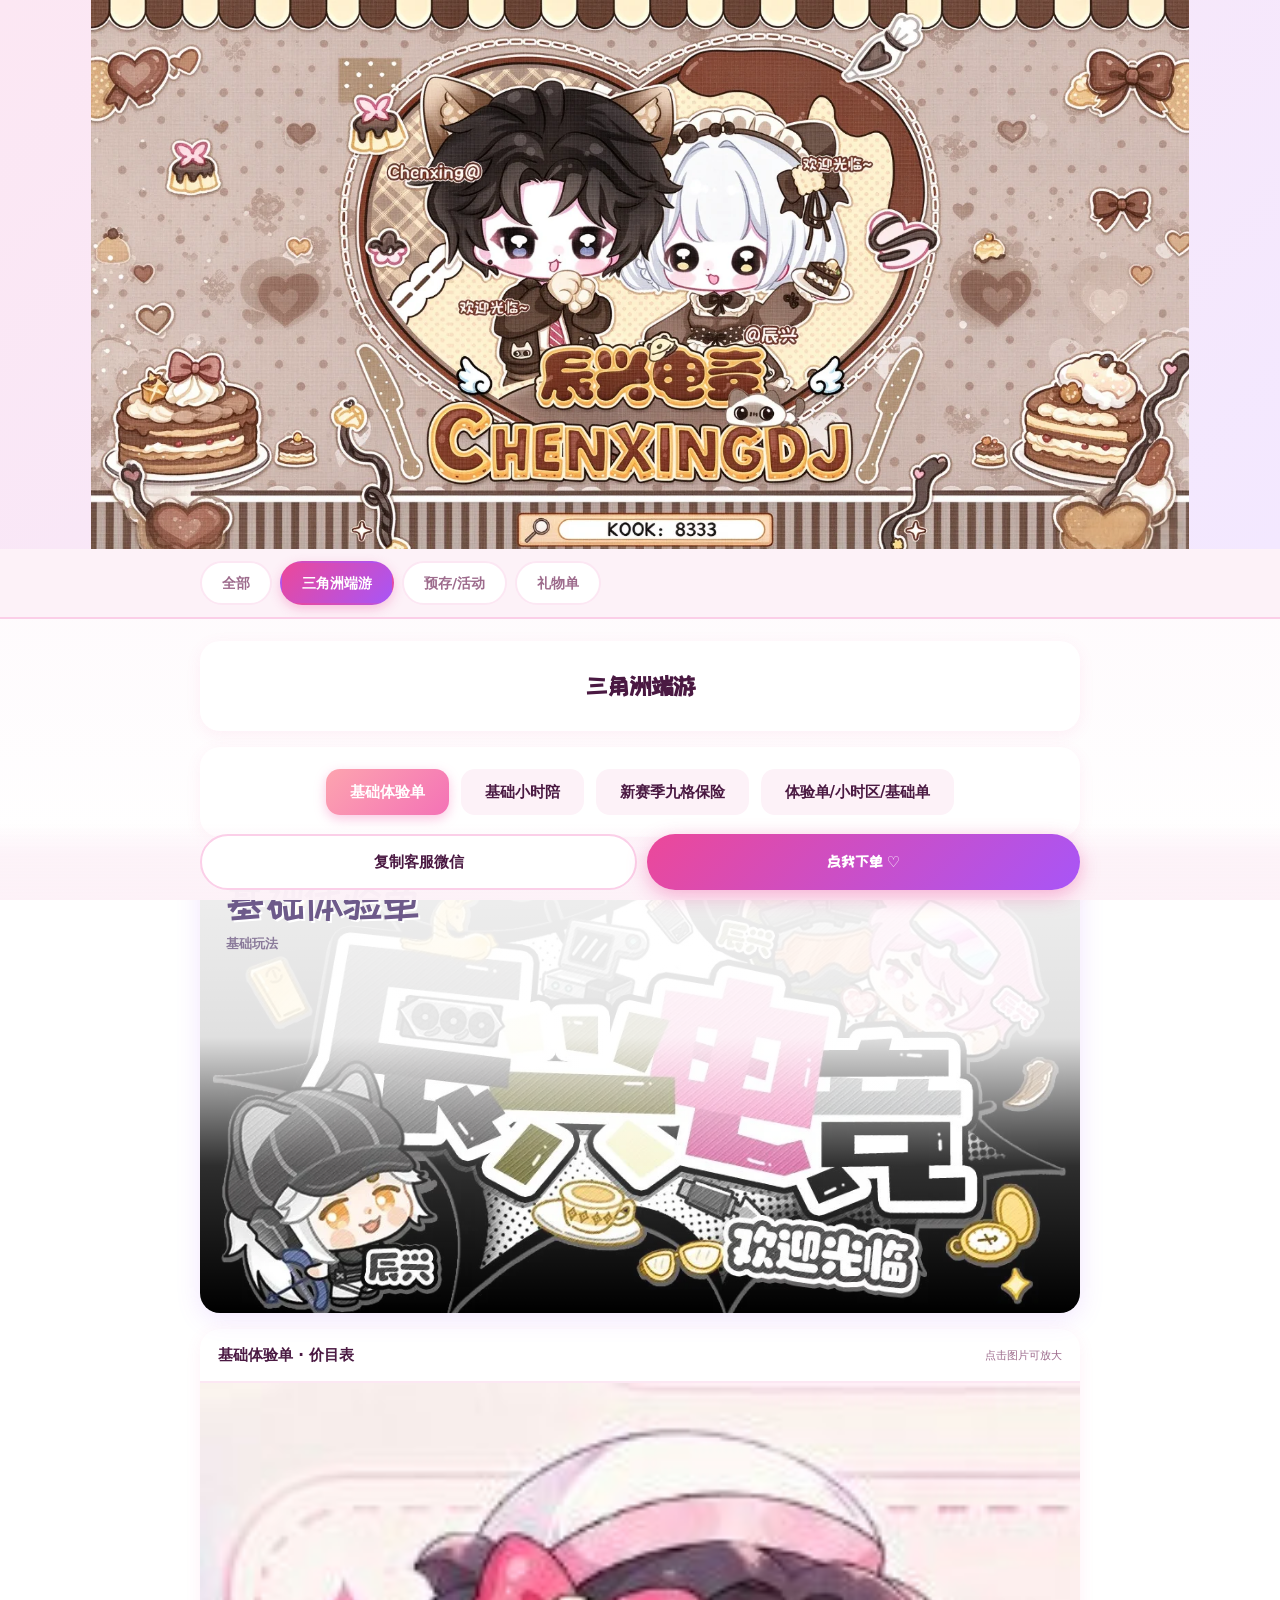
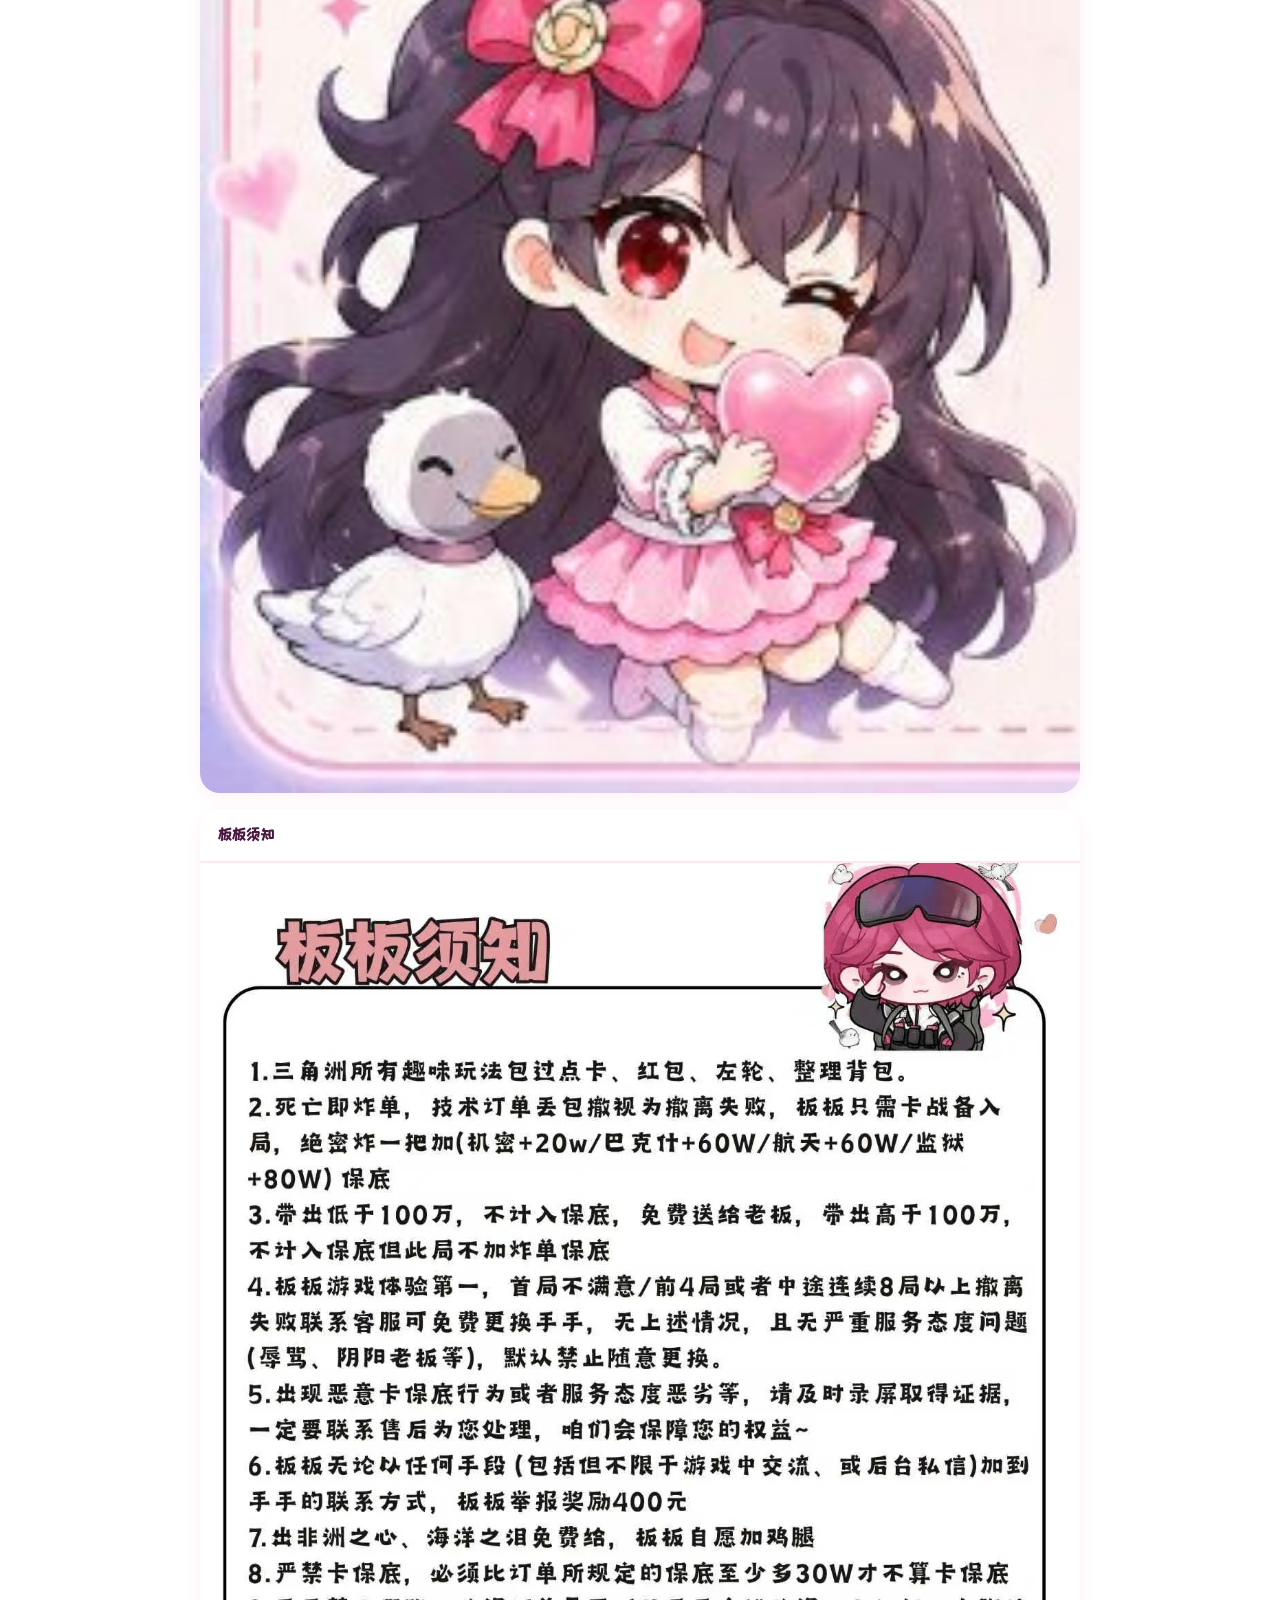
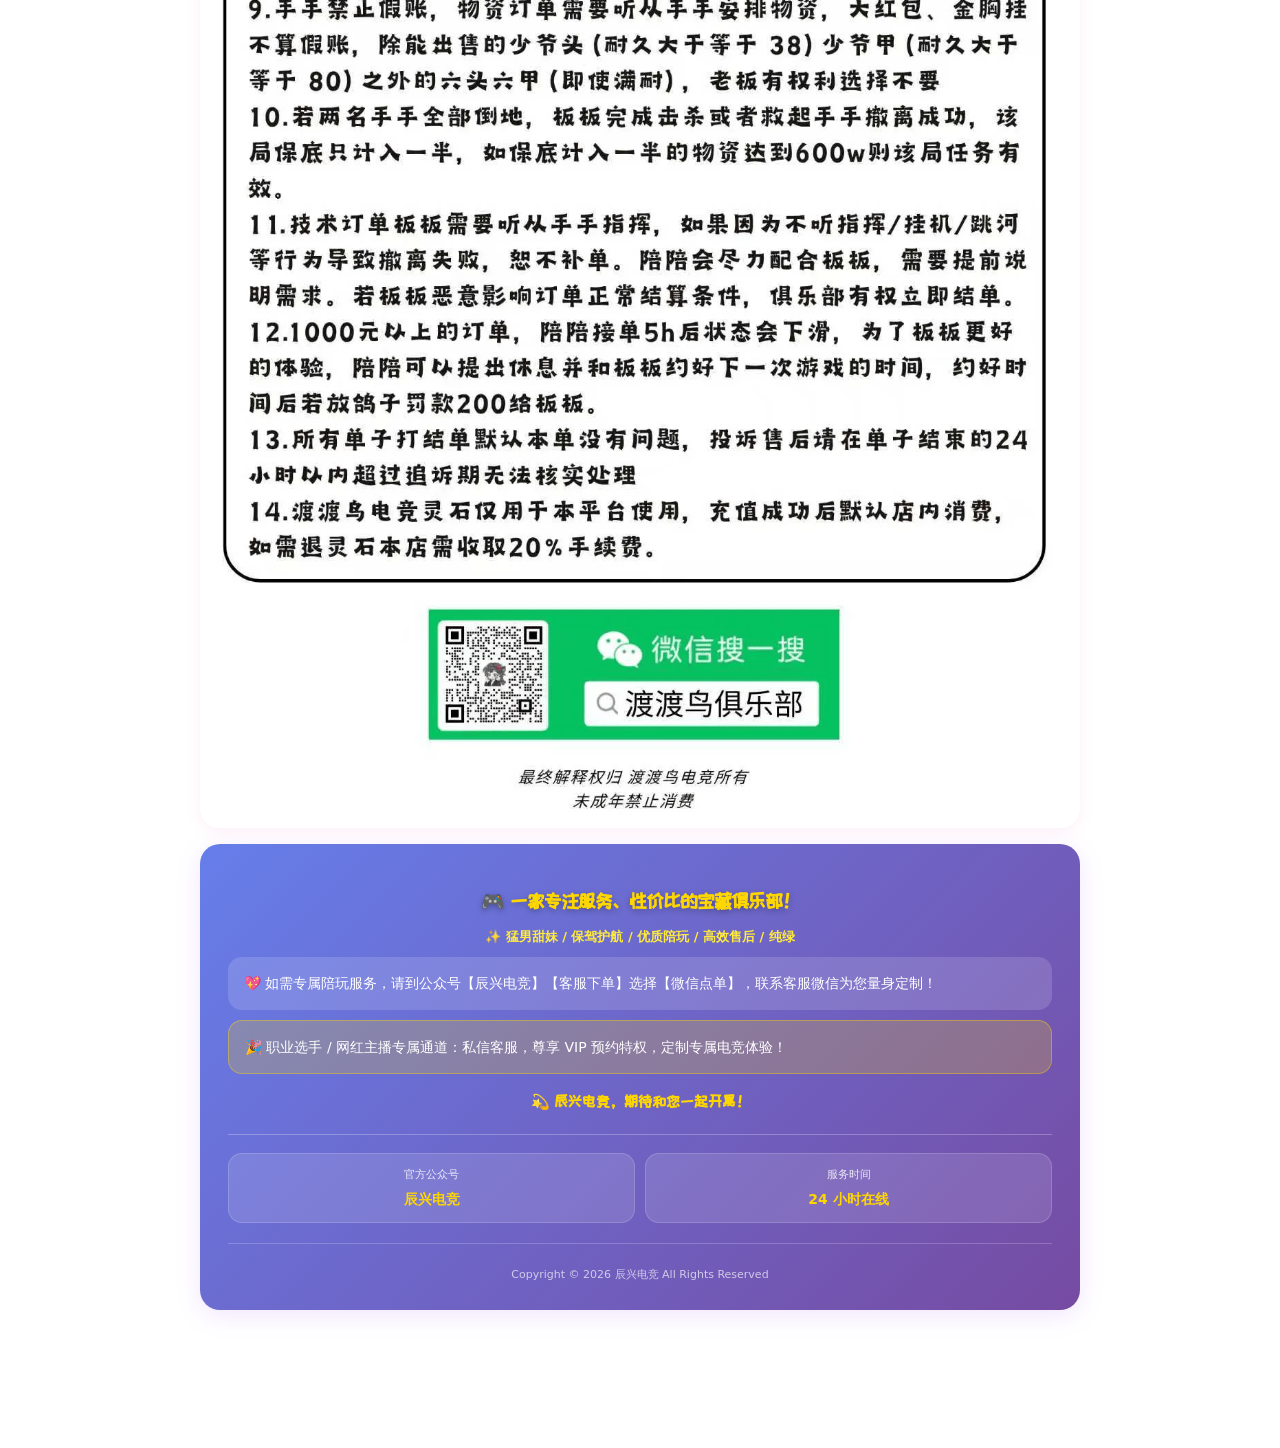
==== index.html @ 35e475b2 "品牌：标题/图标/分享卡片改成辰兴自己的；字体自托管去掉外部依赖" ====
<!DOCTYPE html>
<html lang="zh-CN">
<head>
  <meta charset="UTF-8" />
  <meta name="viewport" content="width=device-width, initial-scale=1.0, viewport-fit=cover" />
  <!--
    标题 / 描述 / 图标分两处：
      · 这里写死的这一份是给「不执行 JS 的爬虫」看的 —— 微信 / QQ / 搜索引擎
        都靠它生成分享卡片和搜索结果，所以必须写死在 HTML 里。
      · assets/js/config.js -> SITE_CONFIG 会在页面打开后再覆盖一遍（后台可改）。
  -->
  <title>辰兴电竞 · 价格表</title>
  <meta name="description" content="辰兴电竞价格表 - 专业游戏陪玩服务平台" />
  <meta name="keywords" content="辰兴电竞,游戏陪玩,价格表,三角洲,代练,陪玩" />

  <!-- 分享到微信 / QQ 时的卡片（缩略图必须是 JPG，微信对 WebP 支持不可靠） -->
  <meta property="og:type" content="website" />
  <meta property="og:site_name" content="辰兴电竞" />
  <meta property="og:title" content="辰兴电竞 · 价格表" />
  <meta property="og:description" content="辰兴电竞价格表 - 专业游戏陪玩服务平台" />
  <meta property="og:image" content="https://www.chenxingg.cn/assets/images/share-cover.jpg" />
  <meta property="og:image:width" content="800" />
  <meta property="og:image:height" content="800" />
  <meta property="og:url" content="https://www.chenxingg.cn/" />
  <meta name="twitter:card" content="summary_large_image" />

  <!-- 网页图标（原来那个 favicon.ico 是渡渡鸟的鸟，已换） -->
  <link rel="icon" type="image/png" sizes="32x32" href="assets/images/favicon-32.png" />
  <link rel="apple-touch-icon" sizes="180x180" href="assets/images/favicon-180.png" />

  <!-- 字体：自己托管。原来引外部 CDN 是渲染阻塞的，且会连带下载 4.6 MB 的中文字体 -->
  <link rel="stylesheet" href="assets/css/fonts.css" />

  <!-- 样式：base.css 设计变量与通用样式，layout.css 各区块版式 -->
  <link rel="stylesheet" href="assets/css/base.css" />
  <link rel="stylesheet" href="assets/css/layout.css" />
</head>
<body>

  <!--
    ==========================================================================
     页面结构（自上而下）：
       1.  .hero          顶部主视觉轮播 ---------- config.js -> HERO_CONFIG
       2.  .tabs          吸顶分类导航 ------------ data.js + NAV_CONFIG
       3.  .wrap          内容区
             #content    分类视图 / 全部视图（由 main.js 渲染）
             #siteparts  底部横幅 + 页脚（只渲染一次）
       4.  .cta           固定在底部的两个按钮 ---- CTA_CONFIG
       5.  .mask/.sheet   下单弹层 --------------- SHEET_CONFIG
       6.  .lightbox      图片放大预览
       7.  .toast         轻提示
     ==========================================================================
  -->

  <!-- 1. 顶部主视觉轮播 -->
  <div class="hero" id="hero">
    <div class="hero-track" id="heroTrack"></div>
    <button class="hero-arrow prev" id="heroPrev" type="button" aria-label="上一张">‹</button>
    <button class="hero-arrow next" id="heroNext" type="button" aria-label="下一张">›</button>
    <div class="hero-dots" id="heroDots"></div>
  </div>

  <!-- 2. 吸顶分类导航 -->
  <nav class="tabs" aria-label="分类导航">
    <div class="tabs-inner no-scrollbar" id="tabs"></div>
  </nav>

  <!-- 3. 内容区 -->
  <main class="wrap">
    <div class="shell">
      <div id="content"></div>
      <div id="siteparts"></div>
    </div>
  </main>

  <!-- 4. 固定在底部的按钮栏 -->
  <div class="cta">
    <div class="cta-inner">
      <button class="copy" id="ctaCopy" type="button">复制客服微信</button>
      <button class="wx fun" id="ctaOrder" type="button">点我下单 ♡</button>
    </div>
  </div>

  <!-- 5. 下单弹层 -->
  <div class="mask" id="mask" role="dialog" aria-modal="true" aria-label="添加客服下单">
    <div class="sheet">
      <h3 class="fun" id="sheetTitle"></h3>
      <p class="sheet-desc" id="sheetDesc"></p>
      <div class="qr" id="sheetQr"></div>
      <div class="sheet-wx" id="sheetWx"></div>
      <button id="sheetCopy" type="button"></button>
      <button class="sec" id="sheetClose" type="button"></button>
    </div>
  </div>

  <!-- 6. 图片放大预览 -->
  <div class="lightbox" id="lightbox" style="display:none">
    <img id="lightboxImg" alt="" />
    <button class="lightbox-close" id="lightboxClose" type="button" aria-label="关闭">×</button>
  </div>

  <!-- 7. 轻提示 -->
  <div class="toast" id="toast" role="status" aria-live="polite"></div>

  <!--
    ==========================================================================
     脚本加载顺序（重要，不要调换）：
       1) data.js    内容数据（分类 / 条目 / 价格 / 规则）
       2) config.js  站点配置（标题 / 轮播 / 按钮 / 弹层 / 页脚）
       3) main.js    渲染与交互
     ==========================================================================
  -->
  <script src="assets/js/data.js"></script>
  <script src="assets/js/config.js"></script>
  <script src="assets/js/main.js"></script>
</body>
</html>
---- assets/css/fonts.css ----
/* ==========================================================================
 * 站点自己的字体 —— 不再依赖外部 CDN
 * ==========================================================================
 * 原来 index.html 里引的是 https://miaoda.feishu.cn/fonts/css2?... 那个文件：
 *   · 它是 <link rel="stylesheet">，会**阻塞渲染**
 *     （实测冷启动首字节到过 11.2 秒，正常 0.1~1 秒，波动很大）
 *   · 它引的 Noto Sans SC 有 4.6 MB，而 base.css 又把它放在正文字体第一位
 *     —— 等于访客可能在后台悄悄下载 4.6 MB
 *
 * 现在改成：
 *   · 手写体 ZCOOL KuaiLe 自己托管，只保留站点用得到的 699 个字符
 *     1479 KB → 62 KB（小 24 倍），且不再阻塞渲染
 *   · 正文不再指定 Noto Sans SC，直接用系统字体（苹方 / 微软雅黑），
 *     中文字形几乎一样，却省掉 4.6 MB
 *
 * 字体授权：ZCOOL KuaiLe = SIL Open Font License 1.1，允许自托管与再分发。
 * 内容里加了生僻字想重新子集化：node _verify/build-fonts.mjs
 * ======================================================================== */

@font-face {
  font-family: 'ZCOOL KuaiLe';
  font-style: normal;
  font-weight: 400;
  font-display: swap;   /* 字体没到之前先用系统字体显示，绝不出现空白 */
  src: url('../fonts/zcool-kuaile-subset.woff2') format('woff2');
}
---- assets/css/base.css ----
/**
 * ============================================================================
 *  base.css —— 基础层（设计变量 / 重置 / 字体 / 页面底色 / 通用原子样式）
 * ============================================================================
 *  版式框架来自参考网站（辰兴电竞价格表），配色在此基础上保留 dduniao 的视觉识别。
 *
 *  改配色：直接改下面 :root 里的变量，全站生效。
 *  改文案：不要改这里，请去 assets/js/config.js 与 assets/js/data.js。
 * ============================================================================
 */

/* ==========================================================================
   1. 设计变量
   ========================================================================== */
:root {
  /* ---- 版式骨架配色（参考网站原样） ---- */
  --bg: #fdf2f8;
  --card: #ffffff;
  --pink: #ec4899;
  --pink-l: #fbcfe8;
  --purple: #a855f7;
  --purple-l: #e9d5ff;
  --tx: #4a1942;          /* 主文字 */
  --tx2: #9d6b8c;         /* 次要文字 */
  --line: #fce7f3;        /* 描边 */

  /* ---- dduniao 视觉识别色（内容区沿用） ---- */
  --dd-pink: #ff9a9e;
  --dd-pink-soft: #fecfef;
  --dd-purple: #764ba2;
  --dd-gold: #ffd700;
  --gradient-dd-pink: linear-gradient(135deg, #ff9a9e 0%, #fecfef 100%);
  --gradient-brand: linear-gradient(135deg, #ec4899 0%, #a855f7 100%);
  --gradient-subtab: linear-gradient(135deg, #fda4af, #f472b6);

  /* ---- 圆角 / 阴影 ---- */
  --radius-lg: 20px;
  --radius-md: 14px;
  --radius-sm: 12px;
  --radius-pill: 999px;
  --shadow-card: 0 4px 16px rgba(236, 72, 153, .08);
  --shadow-poster: 0 6px 24px rgba(168, 85, 247, .15);
  --shadow-cta: 0 6px 20px rgba(236, 72, 153, .4);
  --shadow-soft: 0 2px 10px rgba(168, 85, 247, .10);

  /* ---- 版心宽度（由下方断点覆盖） ---- */
  --content-max: 100%;
  /* 底部固定按钮栏高度，用于给 body 留安全距离 */
  --cta-space: 104px;
}

/* ==========================================================================
   2. 重置
   ========================================================================== */
* {
  margin: 0;
  padding: 0;
  box-sizing: border-box;
  -webkit-tap-highlight-color: transparent;
}

html {
  scroll-behavior: smooth;
  /* 吸顶导航的高度补偿：锚点跳转时不被导航挡住 */
  scroll-padding-top: 70px;
}

body {
  /* 页面底色（可用 config.js 的 SITE_CONFIG.background 覆盖） */
  background: var(--page-bg, linear-gradient(180deg, #fce7f3 0%, #fdf2f8 30%, #f3e8ff 100%));
  background-attachment: fixed;
  color: var(--tx);
  /* 正文不再指定 "Noto Sans SC"：那个字体文件 4.6 MB，而苹方 / 微软雅黑
     这些系统字体本来就装在每个中文用户的设备上，字形几乎一样。
     去掉它等于白白省下最多 4.6 MB。 */
  font-family: "PingFang SC", "Hiragino Sans GB", "Microsoft YaHei", system-ui, -apple-system, sans-serif;
  line-height: 1.6;
  min-height: 100vh;
  /* 给固定在底部的两个按钮留出空间 */
  padding-bottom: var(--cta-space);
  overflow-x: hidden;
}

/* 手写风格字体：标题、按钮等活泼元素专用。
   字体已经自己托管（assets/fonts/zcool-kuaile-subset.woff2，62 KB），
   加载失败时自动回落到系统字体。 */
.fun {
  font-family: "ZCOOL KuaiLe", "PingFang SC", "Microsoft YaHei", system-ui, sans-serif;
}

button {
  font: inherit;
  color: inherit;
  background: none;
  border: none;
  cursor: pointer;
}

img {
  max-width: 100%;
}

a {
  color: inherit;
  text-decoration: none;
}

ul, ol {
  list-style: none;
}

/* 隐藏横向滚动条（顶部标签栏用） */
.no-scrollbar {
  scrollbar-width: none;
  -ms-overflow-style: none;
}
.no-scrollbar::-webkit-scrollbar {
  display: none;
}

/* 仅供屏幕阅读器 */
.sr-only {
  position: absolute;
  width: 1px;
  height: 1px;
  padding: 0;
  margin: -1px;
  overflow: hidden;
  clip: rect(0, 0, 0, 0);
  white-space: nowrap;
  border: 0;
}

/* ==========================================================================
   3. 版心容器
   ========================================================================== */
.shell {
  width: 100%;
  max-width: var(--content-max);
  margin: 0 auto;
}

/* ==========================================================================
   4. 通用动画
   ========================================================================== */
@keyframes fadeUp {
  from { opacity: 0; transform: translateY(14px); }
  to   { opacity: 1; transform: translateY(0); }
}
@keyframes popIn {
  0%   { opacity: 0; transform: scale(.92); }
  100% { opacity: 1; transform: scale(1); }
}
@keyframes sheetUp {
  from { transform: translateY(100%); }
  to   { transform: translateY(0); }
}
@keyframes toastIn {
  from { opacity: 0; transform: translate(-50%, -50%) scale(.9); }
  to   { opacity: 1; transform: translate(-50%, -50%) scale(1); }
}

/* 进入动画工具类 */
.anim-up  { animation: fadeUp .4s ease both; }
.anim-pop { animation: popIn .28s ease both; }

/* 无障碍：系统开启「减少动态效果」时关闭动画 */
@media (prefers-reduced-motion: reduce) {
  *, *::before, *::after {
    animation-duration: .001ms !important;
    animation-iteration-count: 1 !important;
    transition-duration: .001ms !important;
    scroll-behavior: auto !important;
  }
}

/* ==========================================================================
   5. 响应式：版心宽度
   ========================================================================== */
/* 移动端（<768px）：满宽，保持参考网站的原始版式 */
@media (max-width: 767px) {
  :root {
    --content-max: 100%;
    --cta-space: 104px;
  }
}

/* 平板（768–1199px）：居中收窄，维持参考网站的纵向节奏 */
@media (min-width: 768px) and (max-width: 1199px) {
  :root {
    --content-max: 720px;
    --cta-space: 112px;
  }
}

/* 桌面（≥1200px） */
@media (min-width: 1200px) {
  :root {
    --content-max: 880px;
    --cta-space: 116px;
  }
}
---- assets/css/layout.css ----
/**
 * ============================================================================
 *  layout.css —— 版式层（区块排布，对齐参考网站的排版风格）
 * ============================================================================
 *  页面自上而下的区块：
 *    1. .hero          顶部主视觉轮播
 *    2. .tabs          吸顶分类导航（对应原「顶部导航栏」）
 *    3. .big-title     当前分类大标题卡
 *    4. .subtabs       分类下的玩法胶囊按钮
 *    5. .poster        海报卡（标题 / 价格盒 / 规则）
 *    6. .price-sheet   价目表大图
 *    7. .cat-list      「全部」视图：全部分类卡片
 *    8. .notice        底部装饰横幅（板板须知）
 *    9. .footer        页脚
 *   10. .cta           固定在底部的两个按钮
 *   11. .mask/.sheet   下单弹层
 *   12. .toast         轻提示
 *
 *  改尺寸/间距：改这里对应的数值即可。
 * ===========================================================================
 */

/* ==========================================================================
   1. 顶部主视觉轮播
   ========================================================================== */
.hero {
  position: relative;
  overflow: hidden;
  background: linear-gradient(135deg, #fce7f3, #f3e8ff);
  /* 轮播区高度：用宽高比控制，保证不同屏幕下节奏一致 */
  aspect-ratio: 16 / 9;
  width: 100%;
}

.hero-track {
  display: flex;
  height: 100%;
  transition: transform .5s cubic-bezier(.4, 0, .2, 1);
  will-change: transform;
}

.hero-slide {
  position: relative;
  flex: 0 0 100%;
  height: 100%;
  overflow: hidden;
}

.hero-slide img {
  width: 100%;
  height: 100%;
  display: block;
  /* 默认铺满裁切；fit=contain 的幻灯片会覆盖成完整显示 */
  object-fit: cover;
}

.hero-slide.is-contain img {
  object-fit: contain;
}

/* 幻灯片上的文字叠加层 */
.hero-cap {
  position: absolute;
  left: 0;
  right: 0;
  bottom: 0;
  padding: 34px 16px 16px;
  color: #fff;
  background: linear-gradient(180deg, rgba(74, 25, 66, 0) 0%, rgba(74, 25, 66, .62) 100%);
  pointer-events: none;
}
.hero-cap .t {
  font-size: 22px;
  line-height: 1.2;
  text-shadow: 0 2px 8px rgba(0, 0, 0, .25);
}
.hero-cap .s {
  margin-top: 2px;
  font-size: 12px;
  opacity: .92;
}

/* 左右切换箭头 */
.hero-arrow {
  position: absolute;
  top: 50%;
  transform: translateY(-50%);
  width: 34px;
  height: 34px;
  border-radius: 50%;
  background: rgba(255, 255, 255, .78);
  color: var(--tx);
  font-size: 16px;
  font-weight: 700;
  display: flex;
  align-items: center;
  justify-content: center;
  box-shadow: var(--shadow-soft);
  transition: all .18s ease;
  z-index: 3;
}
.hero-arrow:hover { background: #fff; transform: translateY(-50%) scale(1.08); }
.hero-arrow:active { transform: translateY(-50%) scale(.94); }
.hero-arrow.prev { left: 10px; }
.hero-arrow.next { right: 10px; }

/* 底部指示点 */
.hero-dots {
  position: absolute;
  left: 0;
  right: 0;
  bottom: 8px;
  display: flex;
  justify-content: center;
  gap: 6px;
  z-index: 3;
}
.hero-dot {
  width: 7px;
  height: 7px;
  padding: 0;
  border-radius: var(--radius-pill);
  background: rgba(255, 255, 255, .62);
  transition: all .22s ease;
}
.hero-dot.on {
  width: 20px;
  background: #fff;
}

/* ==========================================================================
   2. 吸顶分类导航
   ========================================================================== */
.tabs {
  position: sticky;
  top: 0;
  z-index: 20;
  background: rgba(253, 242, 248, .95);
  backdrop-filter: blur(10px);
  -webkit-backdrop-filter: blur(10px);
  border-bottom: 2px solid var(--pink-l);
}

.tabs-inner {
  display: flex;
  gap: 8px;
  overflow-x: auto;
  padding: 12px 14px;
}

.tab {
  flex: 0 0 auto;
  padding: 8px 16px;
  border-radius: var(--radius-pill);
  background: #fff;
  color: var(--tx2);
  font-size: 13px;
  font-weight: 700;
  border: 2px solid var(--line);
  white-space: nowrap;
  transition: all .15s ease;
}
.tab:hover {
  color: var(--pink);
  border-color: var(--pink-l);
  transform: translateY(-1px);
}
.tab.on {
  background: var(--gradient-brand);
  color: #fff;
  border-color: transparent;
  box-shadow: 0 4px 12px rgba(236, 72, 153, .3);
}
.tab:active { transform: scale(.96); }

/* ==========================================================================
   3. 内容区外壳
   ========================================================================== */
.wrap {
  padding: 16px 14px;
}

/* ==========================================================================
   4. 大标题卡
   ========================================================================== */
.big-title {
  background: var(--card);
  border-radius: var(--radius-lg);
  padding: 22px;
  text-align: center;
  font-size: 20px;
  font-weight: 900;
  margin-bottom: 16px;
  box-shadow: var(--shadow-card);
}

/* ==========================================================================
   5. 玩法胶囊按钮组
   ========================================================================== */
.subtabs {
  background: var(--card);
  border-radius: var(--radius-lg);
  padding: 18px;
  margin-bottom: 16px;
  box-shadow: var(--shadow-card);
  display: flex;
  flex-wrap: wrap;
  gap: 10px;
  justify-content: center;
}

.subtab {
  padding: 10px 20px;
  border-radius: var(--radius-md);
  background: var(--bg);
  color: var(--tx);
  font-size: 14px;
  font-weight: 700;
  transition: all .15s ease;
}
.subtab:hover {
  background: var(--pink-l);
  transform: translateY(-1px);
}
.subtab.on {
  background: var(--gradient-subtab);
  color: #fff;
  box-shadow: 0 4px 12px rgba(244, 114, 182, .4);
}
.subtab:active { transform: scale(.96); }

/* ==========================================================================
   6. 海报卡
   ========================================================================== */
.poster {
  position: relative;
  border-radius: var(--radius-lg);
  overflow: hidden;
  margin-bottom: 16px;
  box-shadow: var(--shadow-poster);
  background: #f0f4f8;
  isolation: isolate;
}

/* 背景装饰图（分类封面），铺满整张卡 */
.poster-bg {
  position: absolute;
  inset: 0;
  width: 100%;
  height: 100%;
  object-fit: cover;
  z-index: -1;
}

/* 内容层：白色蒙版从上方渐隐，保证文字可读又不遮住下方画面
   （参考站这里用的是绝对定位叠加，内容一多就会溢出；这里改成由内容撑高） */
.poster-body {
  position: relative;
  min-height: 420px;
  padding: 20px;
  display: flex;
  flex-direction: column;
  gap: 10px;
  background: linear-gradient(180deg,
    rgba(255, 255, 255, .95) 0%,
    rgba(255, 255, 255, .88) 40%,
    rgba(255, 255, 255, .18) 68%,
    rgba(255, 255, 255, 0) 100%);
}

.poster .p-title {
  font-size: 36px;
  line-height: 1.1;
  color: #6d5a8a;
  text-shadow: 2px 2px 0 #fff;
}
.poster .p-sub {
  margin-top: -4px;
  font-size: 13px;
  font-weight: 700;
  color: #8a7a9a;
}

.poster .prices {
  display: flex;
  flex-wrap: wrap;
  gap: 10px;
  margin-top: 8px;
}
.poster .price-box {
  background: rgba(255, 255, 255, .88);
  border-radius: var(--radius-md);
  padding: 12px 18px;
  border: 2px solid #c8b8d8;
  transition: all .18s ease;
}
.poster .price-box:hover {
  transform: translateY(-2px);
  box-shadow: var(--shadow-soft);
}
.poster .price-box .n { font-size: 13px; font-weight: 700; color: #6d5a8a; }
.poster .price-box .v { font-size: 28px; font-weight: 900; color: #e06080; }
.poster .price-box .u { font-size: 13px; color: #9d8baa; }

.poster .rule {
  margin-top: 12px;
  background: rgba(255, 255, 255, .88);
  border-radius: var(--radius-sm);
  padding: 12px 14px;
}
.poster .rule .rt {
  display: inline-block;
  background: var(--purple);
  color: #fff;
  font-size: 13px;
  font-weight: 700;
  padding: 3px 12px;
  border-radius: 8px;
  margin-bottom: 6px;
}
.poster .rule p {
  font-size: 12px;
  line-height: 1.7;
  color: #6d5a8a;
  white-space: pre-line;   /* 规则里的 \n 换行生效 */
}

/* ==========================================================================
   7. 价目表大图卡
   ========================================================================== */
.price-sheet {
  background: var(--card);
  border-radius: var(--radius-lg);
  overflow: hidden;
  margin-bottom: 16px;
  box-shadow: var(--shadow-card);
}
.price-sheet-head {
  padding: 14px 18px;
  font-size: 15px;
  font-weight: 900;
  color: var(--tx);
  border-bottom: 2px solid var(--line);
  display: flex;
  align-items: center;
  justify-content: space-between;
  gap: 10px;
}
.price-sheet-head .hint {
  font-size: 11px;
  font-weight: 500;
  color: var(--tx2);
}
.price-sheet-img {
  display: block;
  width: 100%;
  height: auto;
  cursor: zoom-in;
  background: #fff;
}
.price-sheet-empty {
  padding: 34px 18px;
  text-align: center;
  color: var(--tx2);
  font-size: 13px;
}

/* ==========================================================================
   8. 「全部」视图的分类卡片
   ========================================================================== */
.cat-list {
  display: grid;
  gap: 16px;
}

.cat-card {
  background: var(--card);
  border-radius: var(--radius-lg);
  overflow: hidden;
  box-shadow: var(--shadow-card);
  transition: all .2s ease;
}
.cat-card:hover {
  transform: translateY(-3px);
  box-shadow: var(--shadow-poster);
}

.cat-card-cover {
  position: relative;
  aspect-ratio: 16 / 7;
  overflow: hidden;
  background: linear-gradient(135deg, #fce7f3, #f3e8ff);
}
.cat-card-cover img {
  width: 100%;
  height: 100%;
  object-fit: cover;
  display: block;
}
/* 分类名压在封面上（沿用 dduniao 的粉色渐变条视觉识别） */
.cat-card-name {
  position: absolute;
  left: 0;
  right: 0;
  bottom: 0;
  padding: 22px 16px 10px;
  background: linear-gradient(180deg, rgba(255, 154, 158, 0) 0%, rgba(255, 154, 158, .92) 100%);
  color: #fff;
  font-size: 17px;
  font-weight: 900;
  text-shadow: 1px 1px 3px rgba(0, 0, 0, .18);
}

.cat-card-body { padding: 14px 16px 16px; }

.cat-card-items {
  display: flex;
  flex-wrap: wrap;
  gap: 8px;
}
.cat-chip {
  padding: 6px 12px;
  border-radius: var(--radius-pill);
  background: var(--bg);
  color: var(--tx2);
  font-size: 12px;
  font-weight: 700;
  border: 1px solid var(--line);
  transition: all .15s ease;
}
.cat-chip:hover {
  background: var(--pink-l);
  color: var(--tx);
}

.cat-card-btn {
  margin-top: 14px;
  width: 100%;
  padding: 11px;
  border-radius: var(--radius-pill);
  background: var(--gradient-brand);
  color: #fff;
  font-size: 14px;
  font-weight: 900;
  box-shadow: 0 4px 12px rgba(236, 72, 153, .28);
  transition: all .18s ease;
}
.cat-card-btn:hover { transform: translateY(-2px); box-shadow: var(--shadow-cta); }
.cat-card-btn:active { transform: scale(.97); }

/* ==========================================================================
   9. 底部装饰横幅（板板须知）
   ========================================================================== */
.notice {
  background: var(--card);
  border-radius: var(--radius-lg);
  overflow: hidden;
  margin-top: 4px;
  box-shadow: var(--shadow-card);
}
.notice-head {
  padding: 14px 18px;
  font-size: 15px;
  font-weight: 900;
  color: var(--tx);
  border-bottom: 2px solid var(--line);
}
.notice-img {
  display: block;
  width: 100%;
  height: auto;
  cursor: zoom-in;
}

/* ==========================================================================
   10. 页脚
   ========================================================================== */
.footer {
  margin-top: 16px;
  border-radius: var(--radius-lg);
  overflow: hidden;
  /* 沿用 dduniao 页脚的紫色渐变识别 */
  background: linear-gradient(135deg, #667eea 0%, #764ba2 100%);
  color: #fff;
  box-shadow: var(--shadow-poster);
}

.footer-inner {
  padding: 26px 18px 22px;
  text-align: center;
}

.footer-inner p { margin: 10px 0; font-size: 13px; }

.footer .highlight {
  font-size: 17px;
  font-weight: 900;
  color: var(--dd-gold);
  text-shadow: 0 2px 6px rgba(0, 0, 0, .28);
}
.footer .features {
  font-weight: 700;
  color: #ffeb3b;
  font-size: 13px;
}
.footer .desc,
.footer .vip {
  background: rgba(255, 255, 255, .14);
  border-radius: var(--radius-md);
  padding: 14px 16px;
  line-height: 1.75;
  text-align: left;
}
.footer .vip {
  background: rgba(255, 215, 0, .2);
  border: 1px solid rgba(255, 215, 0, .38);
}
.footer .closing {
  font-size: 15px;
  font-weight: 900;
  color: var(--dd-gold);
  margin-top: 16px;
}

.footer-contacts {
  display: grid;
  grid-template-columns: repeat(2, 1fr);
  gap: 10px;
  margin-top: 20px;
  padding-top: 18px;
  border-top: 1px solid rgba(255, 255, 255, .26);
}
.footer-contact {
  background: rgba(255, 255, 255, .12);
  border: 1px solid rgba(255, 255, 255, .16);
  border-radius: var(--radius-md);
  padding: 12px 10px;
  transition: all .18s ease;
}
.footer-contact:hover {
  background: rgba(255, 255, 255, .2);
  transform: translateY(-3px);
}
.footer-contact .k { display: block; font-size: 11px; opacity: .85; }
.footer-contact .v {
  display: block;
  margin-top: 4px;
  font-size: 14px;
  font-weight: 900;
  color: var(--dd-gold);
}

.footer-beian {
  margin-top: 20px;
  padding-top: 16px;
  border-top: 1px solid rgba(255, 255, 255, .2);
  font-size: 11px;
}
.footer-beian a {
  color: rgba(255, 255, 255, .8);
  transition: color .18s ease;
}
.footer-beian a:hover { color: var(--dd-gold); text-decoration: underline; }
.footer-copy {
  margin-top: 6px;
  color: rgba(255, 255, 255, .68);
}

/* ==========================================================================
   11. 固定在底部的按钮栏
   ========================================================================== */
.cta {
  position: fixed;
  left: 0;
  right: 0;
  bottom: 0;
  z-index: 30;
  padding: 10px 12px calc(10px + env(safe-area-inset-bottom, 0px));
  display: flex;
  gap: 10px;
  /* 底部渐隐，避免按钮直接压在内容上 */
  background: linear-gradient(180deg, rgba(253, 242, 248, 0) 0%, rgba(253, 242, 248, .92) 40%, rgba(253, 242, 248, .98) 100%);
}
.cta-inner {
  display: flex;
  gap: 10px;
  width: 100%;
  max-width: var(--content-max);
  margin: 0 auto;
}
.cta button {
  flex: 1;
  padding: 14px;
  border-radius: var(--radius-pill);
  font-size: 15px;
  font-weight: 900;
  transition: all .18s ease;
}
.cta .wx {
  background: var(--gradient-brand);
  color: #fff;
  box-shadow: var(--shadow-cta);
}
.cta .copy {
  background: #fff;
  color: var(--tx);
  border: 2px solid var(--pink-l);
}
.cta button:hover { transform: translateY(-2px); }
.cta button:active { transform: scale(.97); }

/* ==========================================================================
   12. 下单弹层
   ========================================================================== */
.mask {
  position: fixed;
  inset: 0;
  z-index: 50;
  display: none;
  align-items: flex-end;
  justify-content: center;
  background: rgba(0, 0, 0, .5);
  backdrop-filter: blur(3px);
}
.mask.show { display: flex; }

.sheet {
  width: 100%;
  max-width: 480px;
  background: #fff;
  border-radius: 24px 24px 0 0;
  padding: 24px 20px calc(30px + env(safe-area-inset-bottom, 0px));
  text-align: center;
  animation: sheetUp .25s ease;
}
.sheet h3 {
  font-size: 20px;
  color: var(--pink);
  margin-bottom: 6px;
}
.sheet .sheet-desc {
  color: var(--tx2);
  font-size: 13px;
  line-height: 1.7;
  margin-bottom: 16px;
}
.sheet .qr {
  width: 160px;
  height: 160px;
  margin: 0 auto 14px;
  border-radius: 16px;
  background: var(--bg);
  border: 2px dashed var(--pink-l);
  display: flex;
  align-items: center;
  justify-content: center;
  color: var(--tx2);
  font-size: 12px;
  overflow: hidden;
}
.sheet .qr img { width: 100%; height: 100%; object-fit: cover; }
.sheet .sheet-wx {
  font-size: 18px;
  font-weight: 900;
  color: var(--purple);
  word-break: break-all;
}
.sheet button {
  margin-top: 14px;
  width: 100%;
  padding: 12px;
  border-radius: var(--radius-pill);
  background: var(--gradient-brand);
  color: #fff;
  font-size: 15px;
  font-weight: 900;
  transition: all .18s ease;
}
.sheet button.sec { background: var(--line); color: var(--tx2); }
.sheet button:hover { transform: translateY(-2px); }
.sheet button:active { transform: scale(.97); }

/* ==========================================================================
   13. 图片放大预览（价目表 / 板板须知长图）
   ========================================================================== */
.lightbox {
  position: fixed;
  inset: 0;
  z-index: 60;
  display: flex;
  align-items: center;
  justify-content: center;
  background: rgba(0, 0, 0, .9);
  animation: popIn .2s ease;
}
.lightbox img {
  max-width: 94vw;
  max-height: 88vh;
  object-fit: contain;
  border-radius: var(--radius-sm);
}
.lightbox-close {
  position: absolute;
  top: 16px;
  right: 16px;
  width: 38px;
  height: 38px;
  border-radius: 50%;
  background: rgba(255, 255, 255, .2);
  color: #fff;
  font-size: 22px;
  font-weight: 700;
  display: flex;
  align-items: center;
  justify-content: center;
}
.lightbox-close:hover { background: rgba(255, 255, 255, .34); }

/* ==========================================================================
   14. 轻提示
   ========================================================================== */
.toast {
  position: fixed;
  left: 50%;
  top: 50%;
  transform: translate(-50%, -50%);
  z-index: 99;
  padding: 10px 18px;
  border-radius: 10px;
  background: rgba(0, 0, 0, .8);
  color: #fff;
  font-size: 13px;
  opacity: 0;
  pointer-events: none;
  transition: opacity .2s ease;
  max-width: 80vw;
  text-align: center;
}
.toast.show {
  opacity: 1;
  animation: toastIn .2s ease;
}

/* ==========================================================================
   15. 响应式
   ========================================================================== */

/* ---- 手机竖屏（<480px）：压缩标题与间距，避免大标题换行过多 ---- */
@media (max-width: 479px) {
  .hero { aspect-ratio: 4 / 3; }
  .hero-cap .t { font-size: 19px; }
  .wrap { padding: 14px 12px; }
  .big-title { padding: 18px; font-size: 18px; }
  .subtabs { padding: 14px; gap: 8px; }
  .subtab { padding: 9px 15px; font-size: 13px; }
  .poster .p-title { font-size: 28px; }
  .poster-body { min-height: 340px; padding: 16px; }
  .poster .price-box { padding: 10px 14px; }
  .poster .price-box .v { font-size: 24px; }
  .footer-contacts { grid-template-columns: 1fr; }
}

/* ---- 大屏手机（480–767px） ---- */
@media (min-width: 480px) and (max-width: 767px) {
  .hero { aspect-ratio: 16 / 9; }
  .wrap { padding: 16px 14px; }
}

/* ---- 平板（768–1199px）---- */
@media (min-width: 768px) and (max-width: 1199px) {
  .hero { aspect-ratio: 21 / 9; }
  .hero-cap .t { font-size: 26px; }
  .hero-cap .s { font-size: 13px; }
  .wrap { padding: 20px 18px; }
  .poster-body { min-height: 400px; }
  .cat-list { grid-template-columns: repeat(2, 1fr); }
}

/* ---- 桌面（≥1200px）---- */
@media (min-width: 1200px) {
  .hero {
    aspect-ratio: 21 / 9;
    /* 桌面端轮播仍然满宽：它是主视觉，铺满更有气势 */
    max-width: none;
  }
  .hero-arrow { width: 42px; height: 42px; font-size: 18px; }
  .hero-arrow.prev { left: 24px; }
  .hero-arrow.next { right: 24px; }
  .hero-cap { padding: 48px 44px 22px; }
  .hero-cap .t { font-size: 30px; }
  .hero-cap .s { font-size: 14px; }

  .tabs-inner {
    max-width: var(--content-max);
    margin: 0 auto;
    padding: 12px 0;
  }
  .tab { font-size: 14px; padding: 9px 20px; }

  .wrap { padding: 22px 0; }
  .big-title { font-size: 24px; padding: 26px; }
  .subtabs { padding: 22px; gap: 12px; }
  .subtab { font-size: 15px; padding: 11px 24px; }
  .poster .p-title { font-size: 42px; }
  .poster-body { min-height: 460px; padding: 26px; gap: 12px; }
  .poster .price-box { padding: 14px 22px; }
  .poster .price-box .v { font-size: 32px; }
  .poster .rule p { font-size: 13px; }

  .cat-list { grid-template-columns: repeat(2, 1fr); }
  .cat-card-cover { aspect-ratio: 16 / 8; }

  .footer-inner { padding: 32px 28px 26px; }
  .footer-inner p { font-size: 14px; }
  .footer .highlight { font-size: 19px; }
  .footer-contacts { grid-template-columns: repeat(2, 1fr); }
}

/* ---- 超宽屏（≥1600px）：略微放大版心，避免过于局促 ---- */
@media (min-width: 1600px) {
  :root { --content-max: 960px; }
}

/* ---- 横屏矮屏 ---- */
@media (orientation: landscape) and (max-height: 520px) {
  .hero { aspect-ratio: 24 / 9; }
  .poster-body { min-height: 280px; }
}
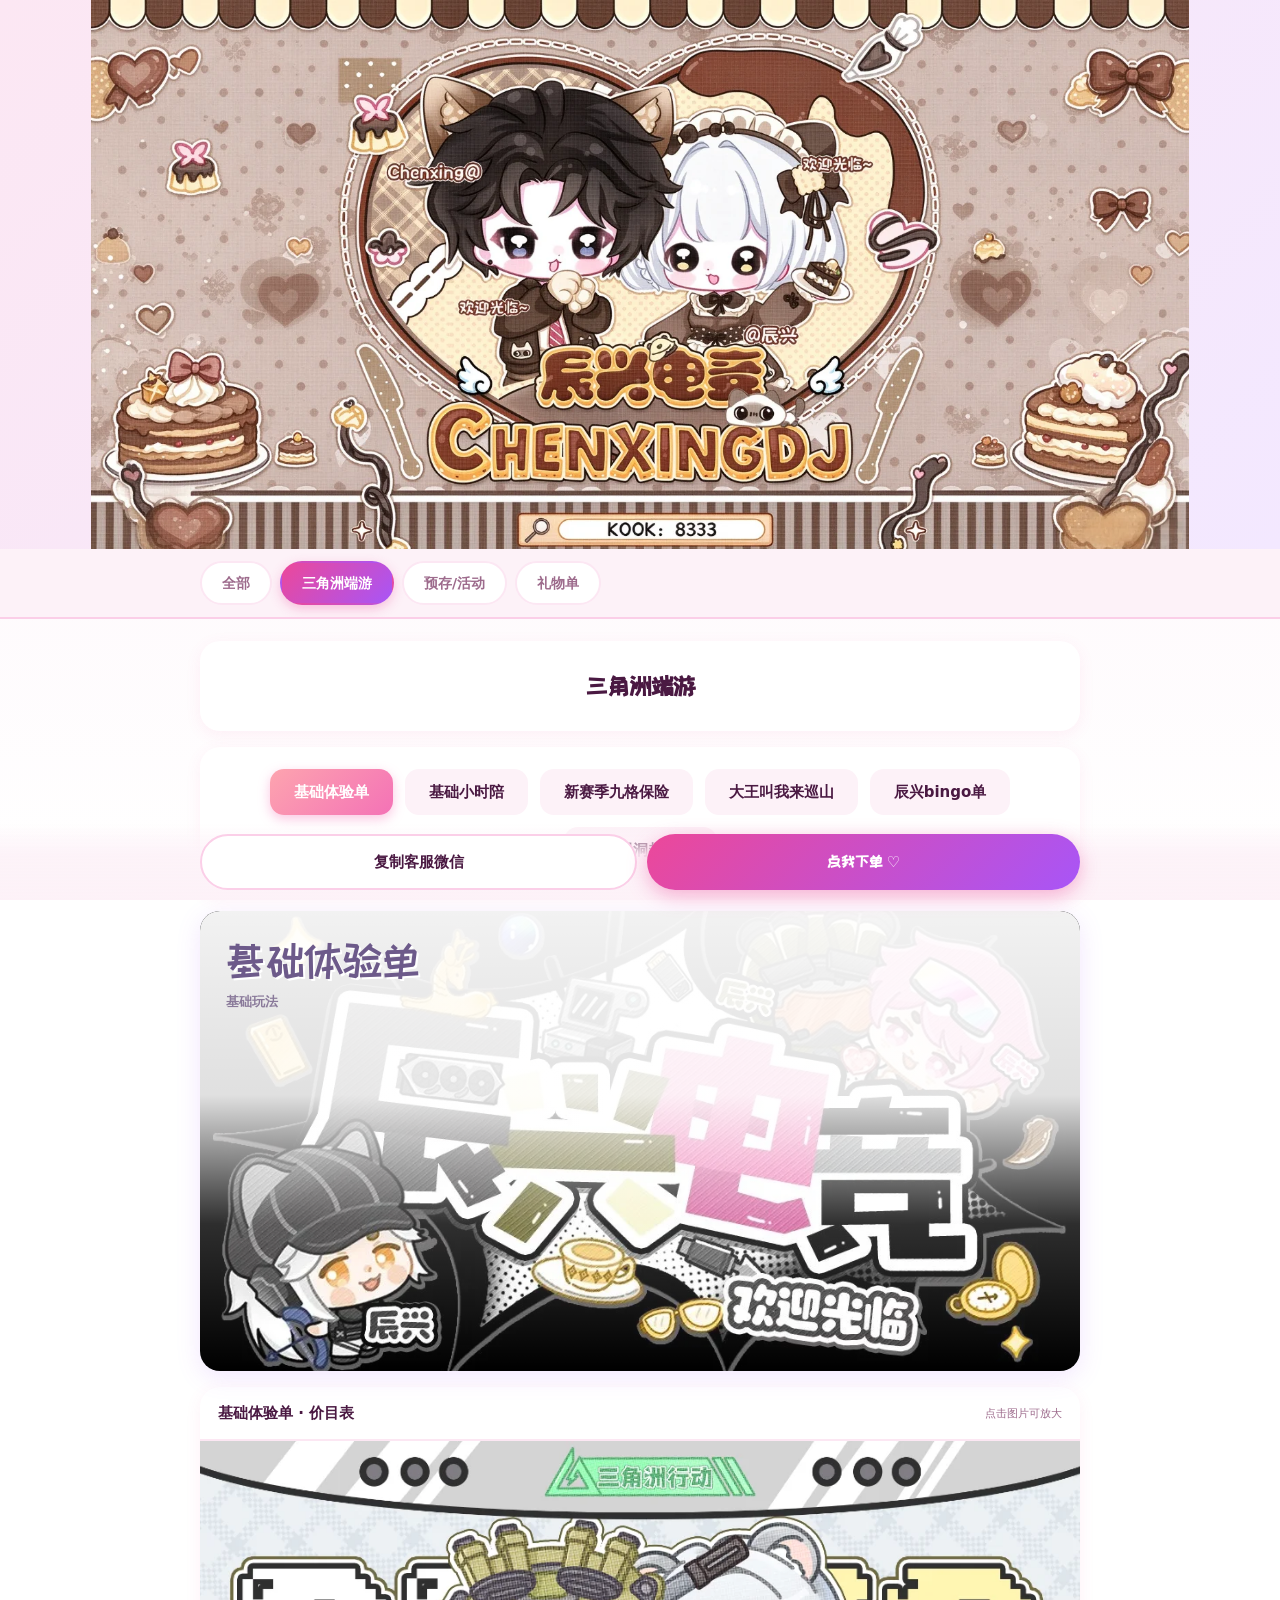
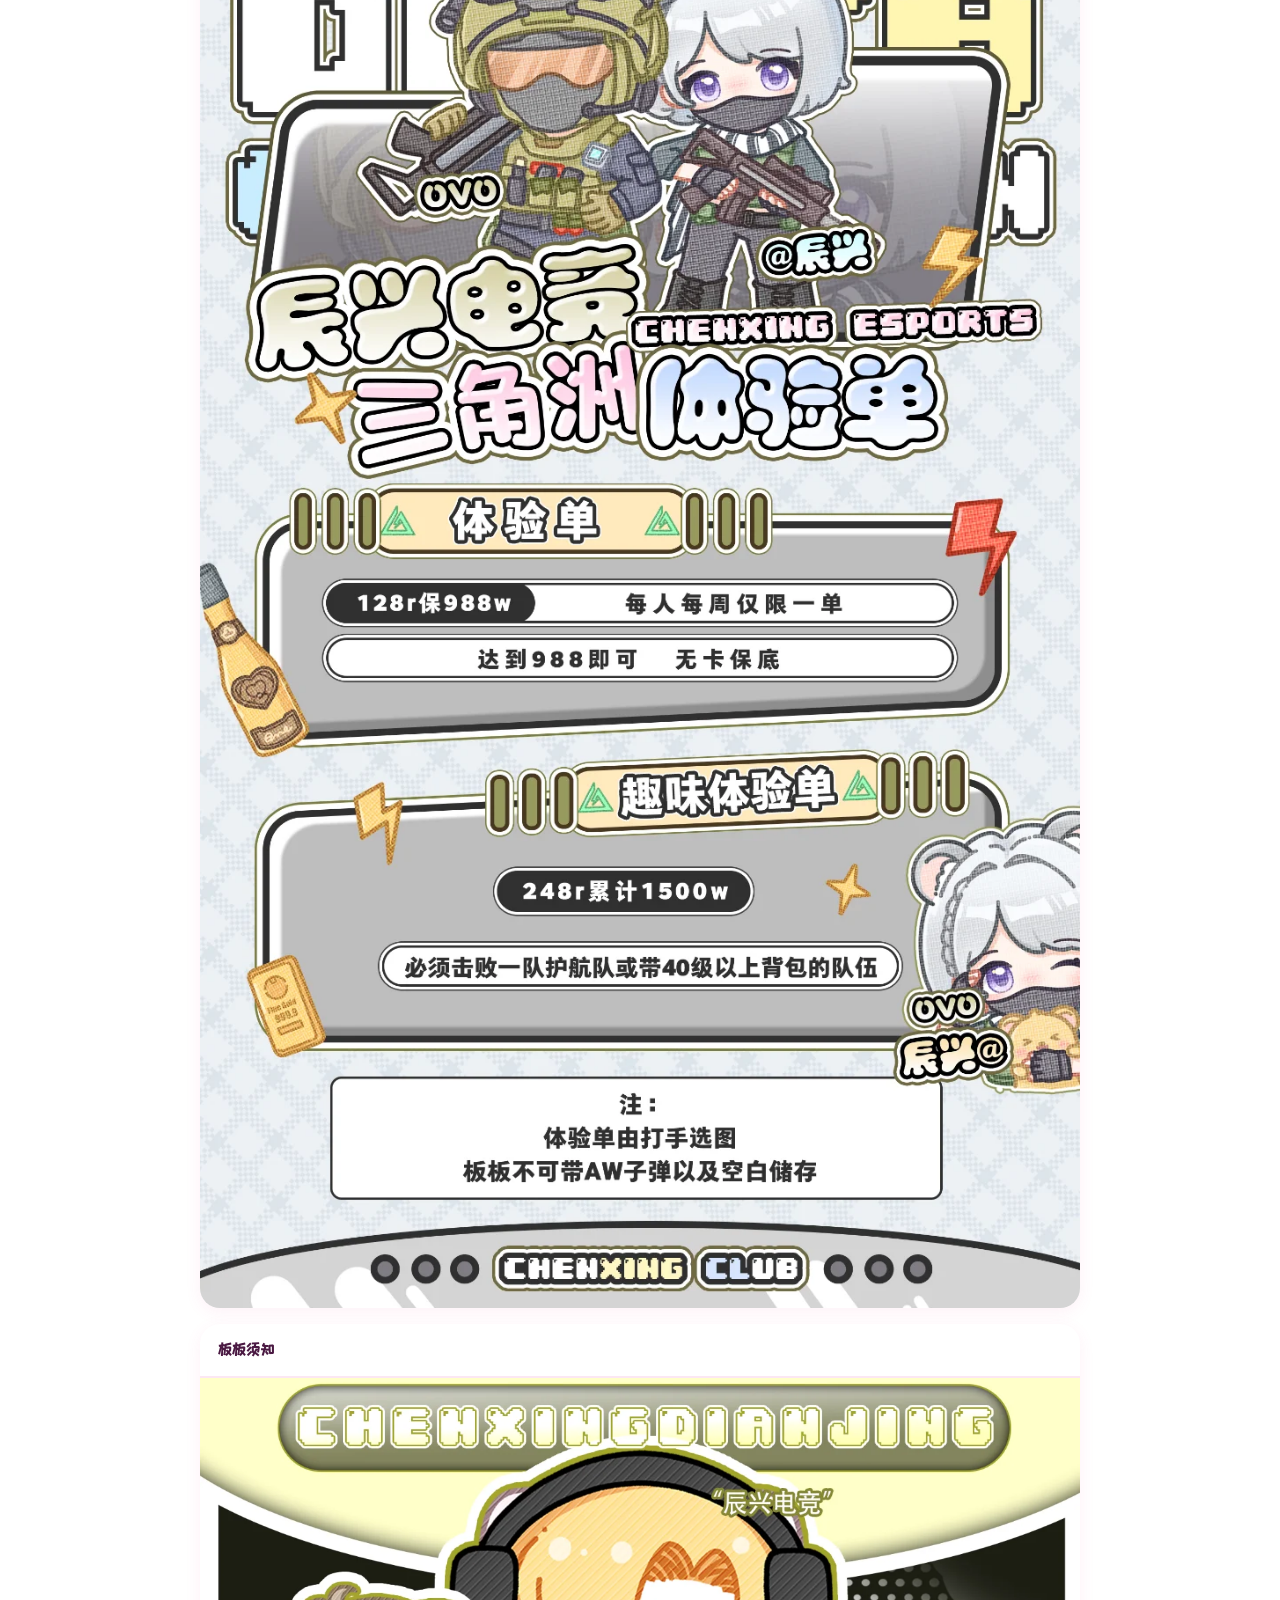
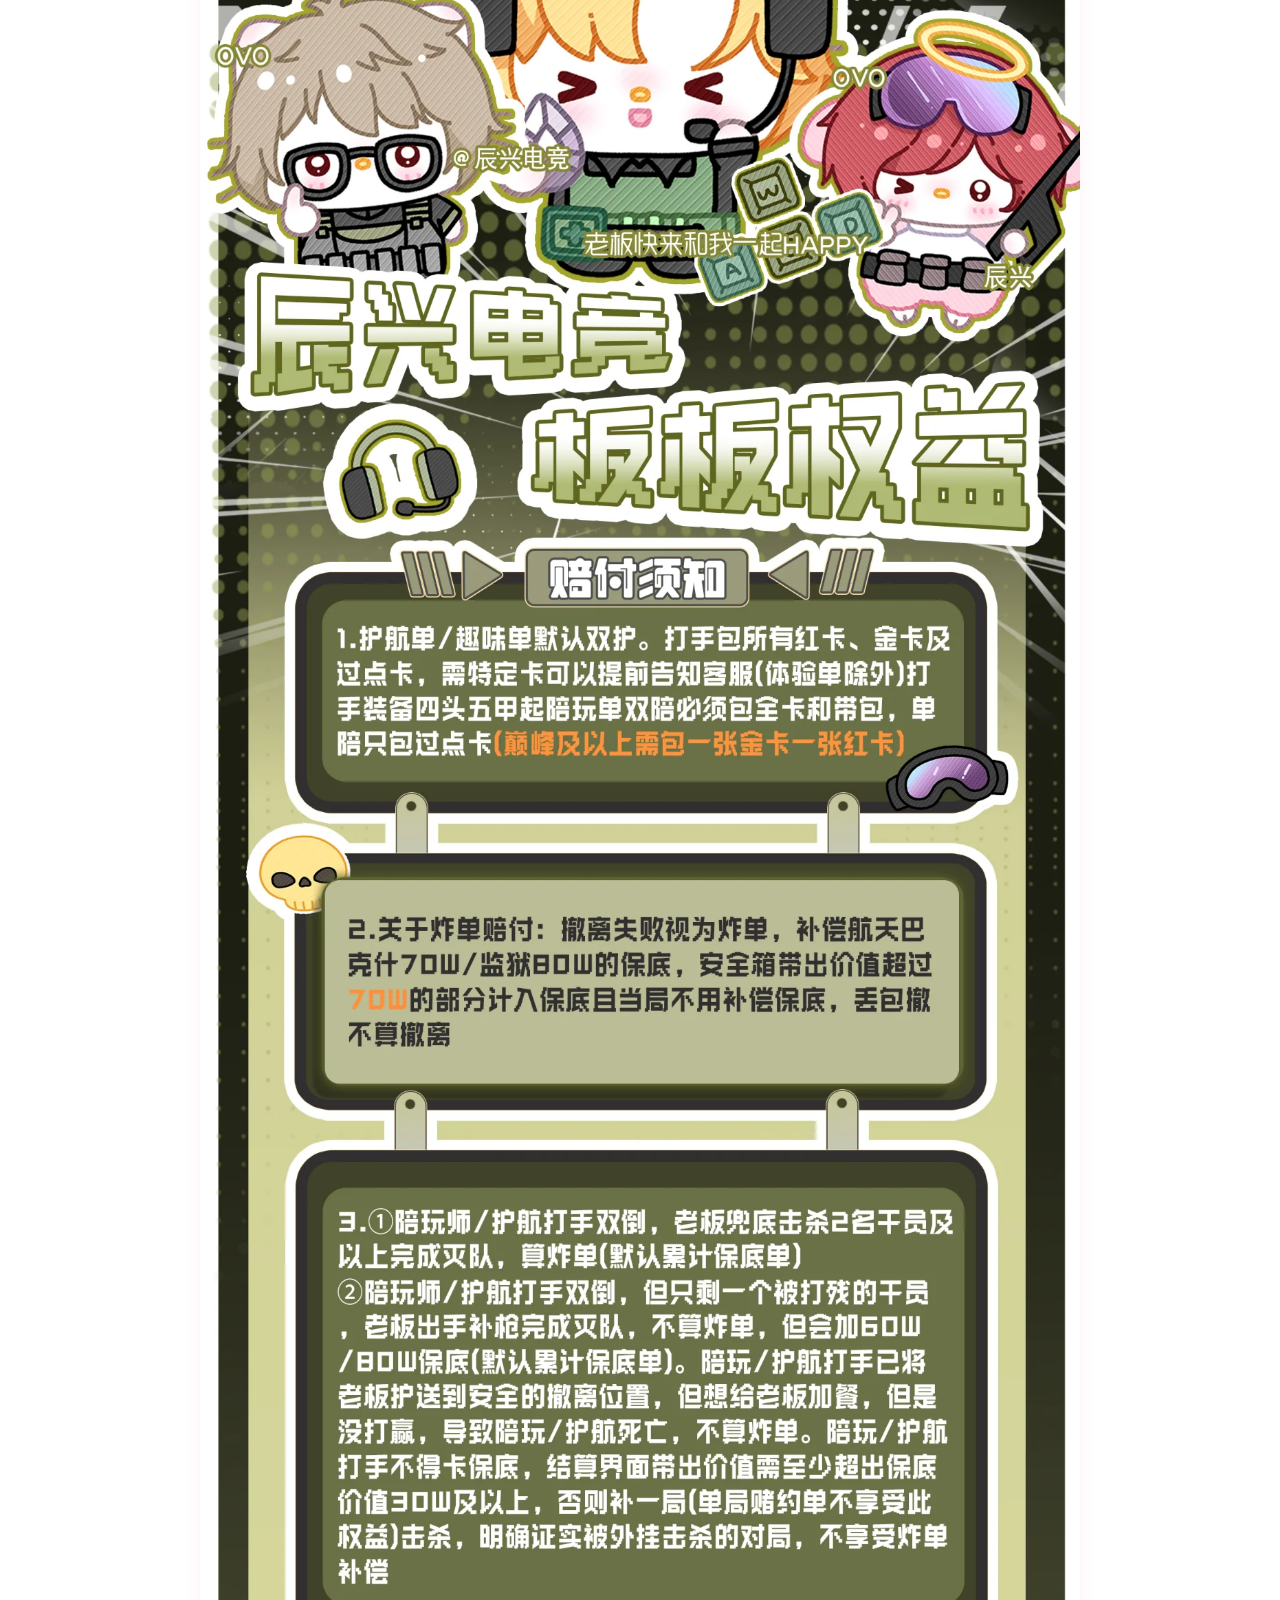
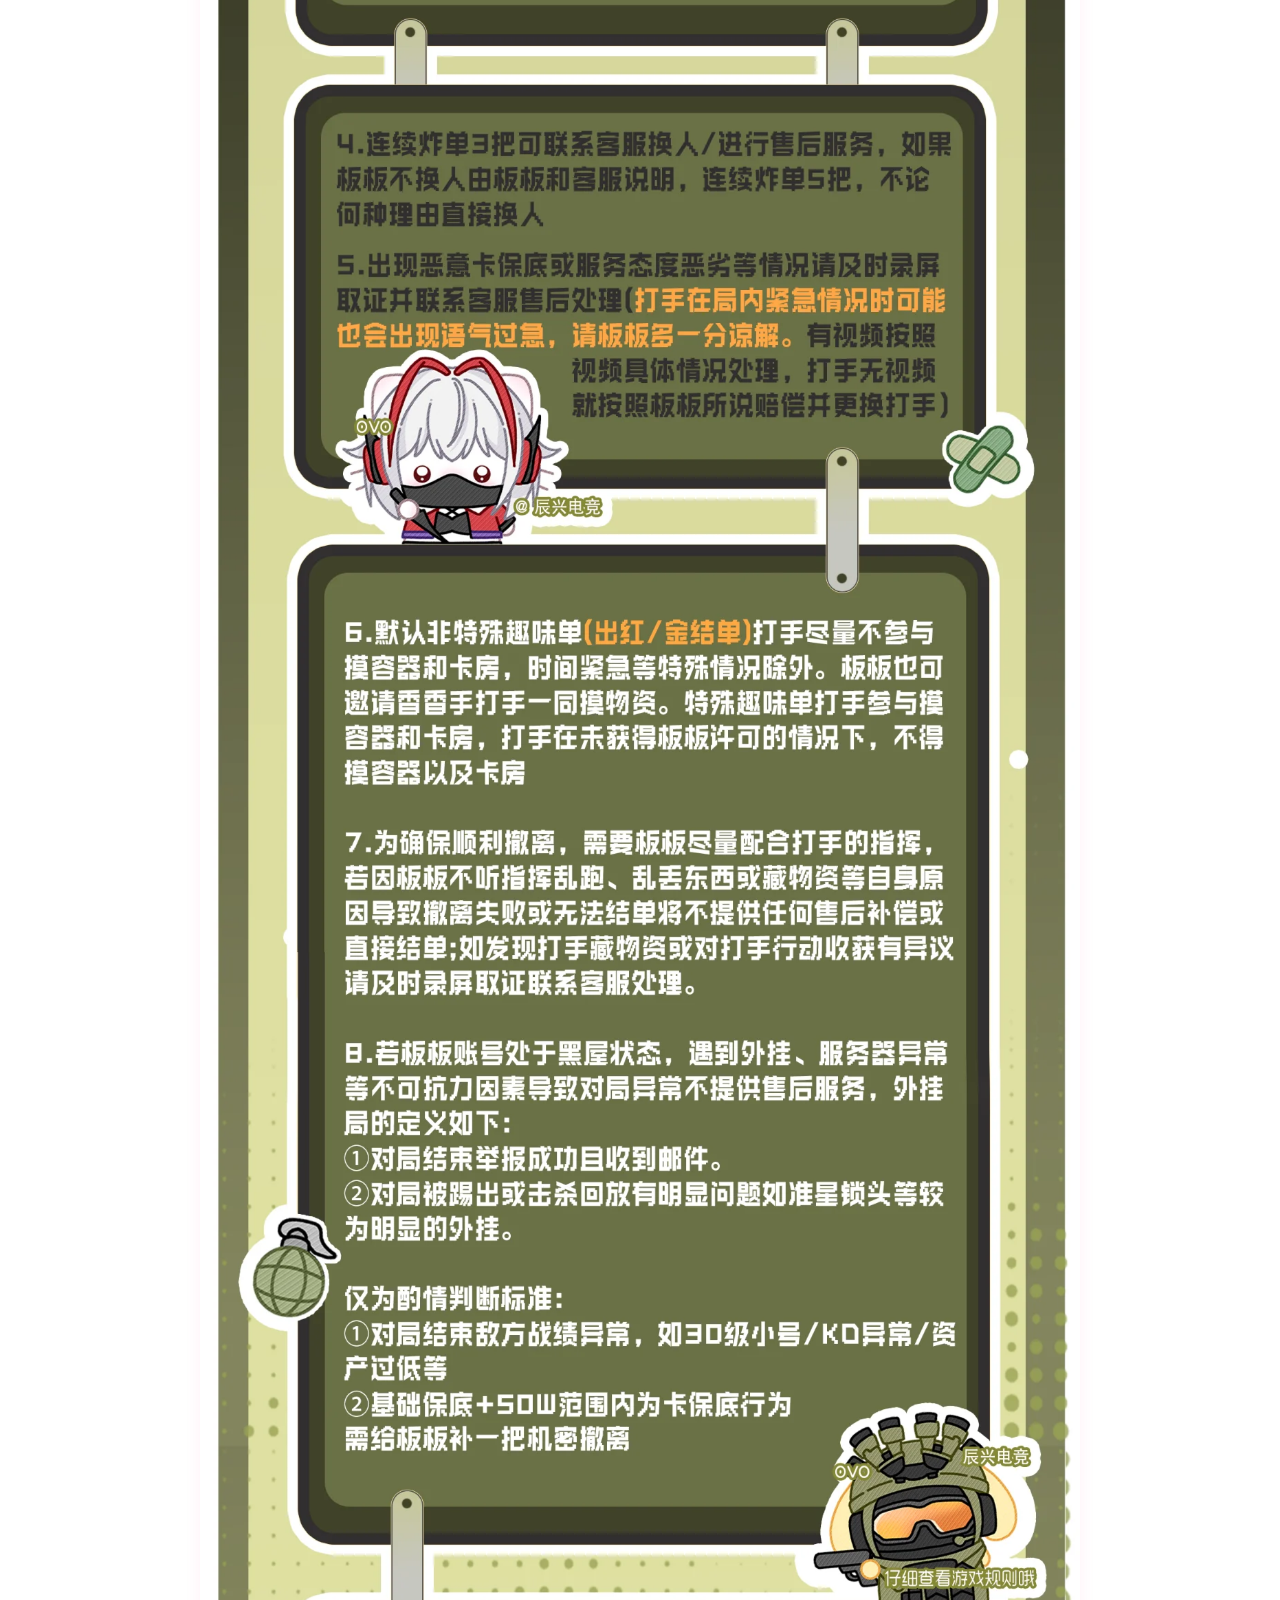
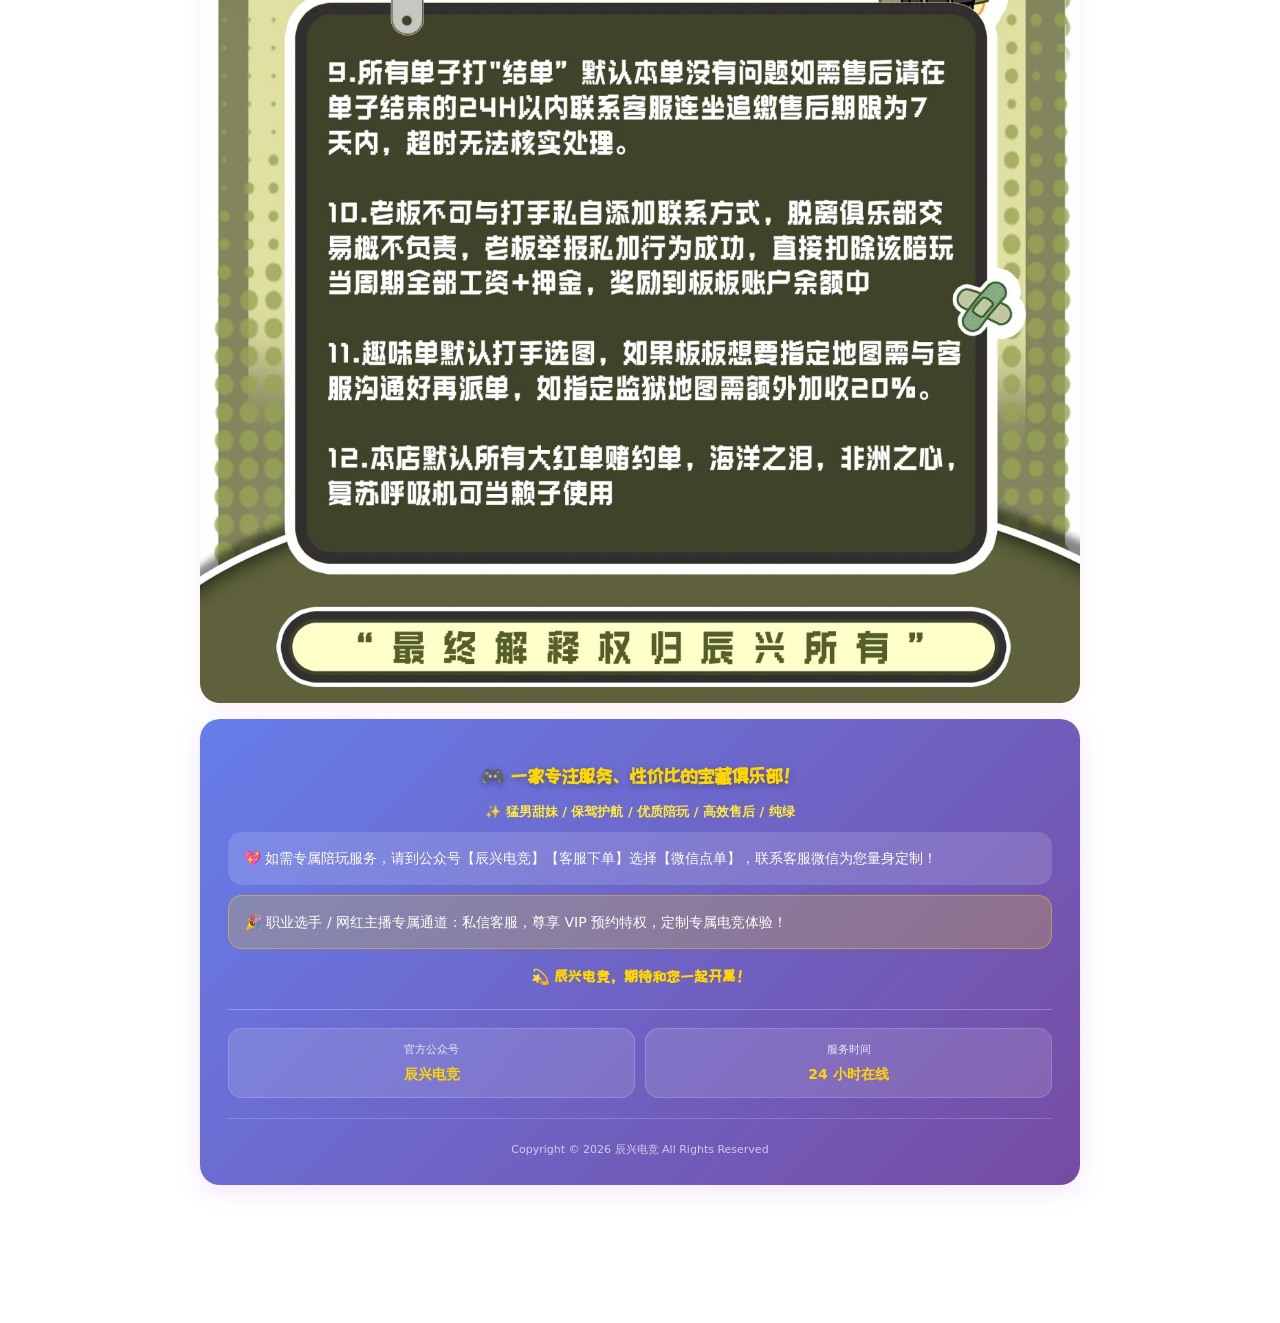
==== commit 01a9e390: "前台：CSS/JS 引用加版本号，以后改动能强制推送到所有浏览器" ====
--- a/index.html
+++ b/index.html
@@ -24,16 +24,16 @@
   <meta property="og:url" content="https://www.chenxingg.cn/" />
   <meta name="twitter:card" content="summary_large_image" />
 
-  <!-- 网页图标（原来那个 favicon.ico 是渡渡鸟的鸟，已换） -->
+  <!-- 网页图标（原来那个是别人家的 logo，已换成辰兴自己的） -->
   <link rel="icon" type="image/png" sizes="32x32" href="assets/images/favicon-32.png" />
   <link rel="apple-touch-icon" sizes="180x180" href="assets/images/favicon-180.png" />
 
   <!-- 字体：自己托管。原来引外部 CDN 是渲染阻塞的，且会连带下载 4.6 MB 的中文字体 -->
-  <link rel="stylesheet" href="assets/css/fonts.css" />
+  <link rel="stylesheet" href="assets/css/fonts.css?v=20261002-2" />
 
   <!-- 样式：base.css 设计变量与通用样式，layout.css 各区块版式 -->
-  <link rel="stylesheet" href="assets/css/base.css" />
-  <link rel="stylesheet" href="assets/css/layout.css" />
+  <link rel="stylesheet" href="assets/css/base.css?v=20261002-2" />
+  <link rel="stylesheet" href="assets/css/layout.css?v=20261002-2" />
 </head>
 <body>
 
@@ -110,8 +110,8 @@
        3) main.js    渲染与交互
      ==========================================================================
   -->
-  <script src="assets/js/data.js"></script>
-  <script src="assets/js/config.js"></script>
-  <script src="assets/js/main.js"></script>
+  <script src="assets/js/data.js?v=20261002-2"></script>
+  <script src="assets/js/config.js?v=20261002-2"></script>
+  <script src="assets/js/main.js?v=20261002-2"></script>
 </body>
 </html>
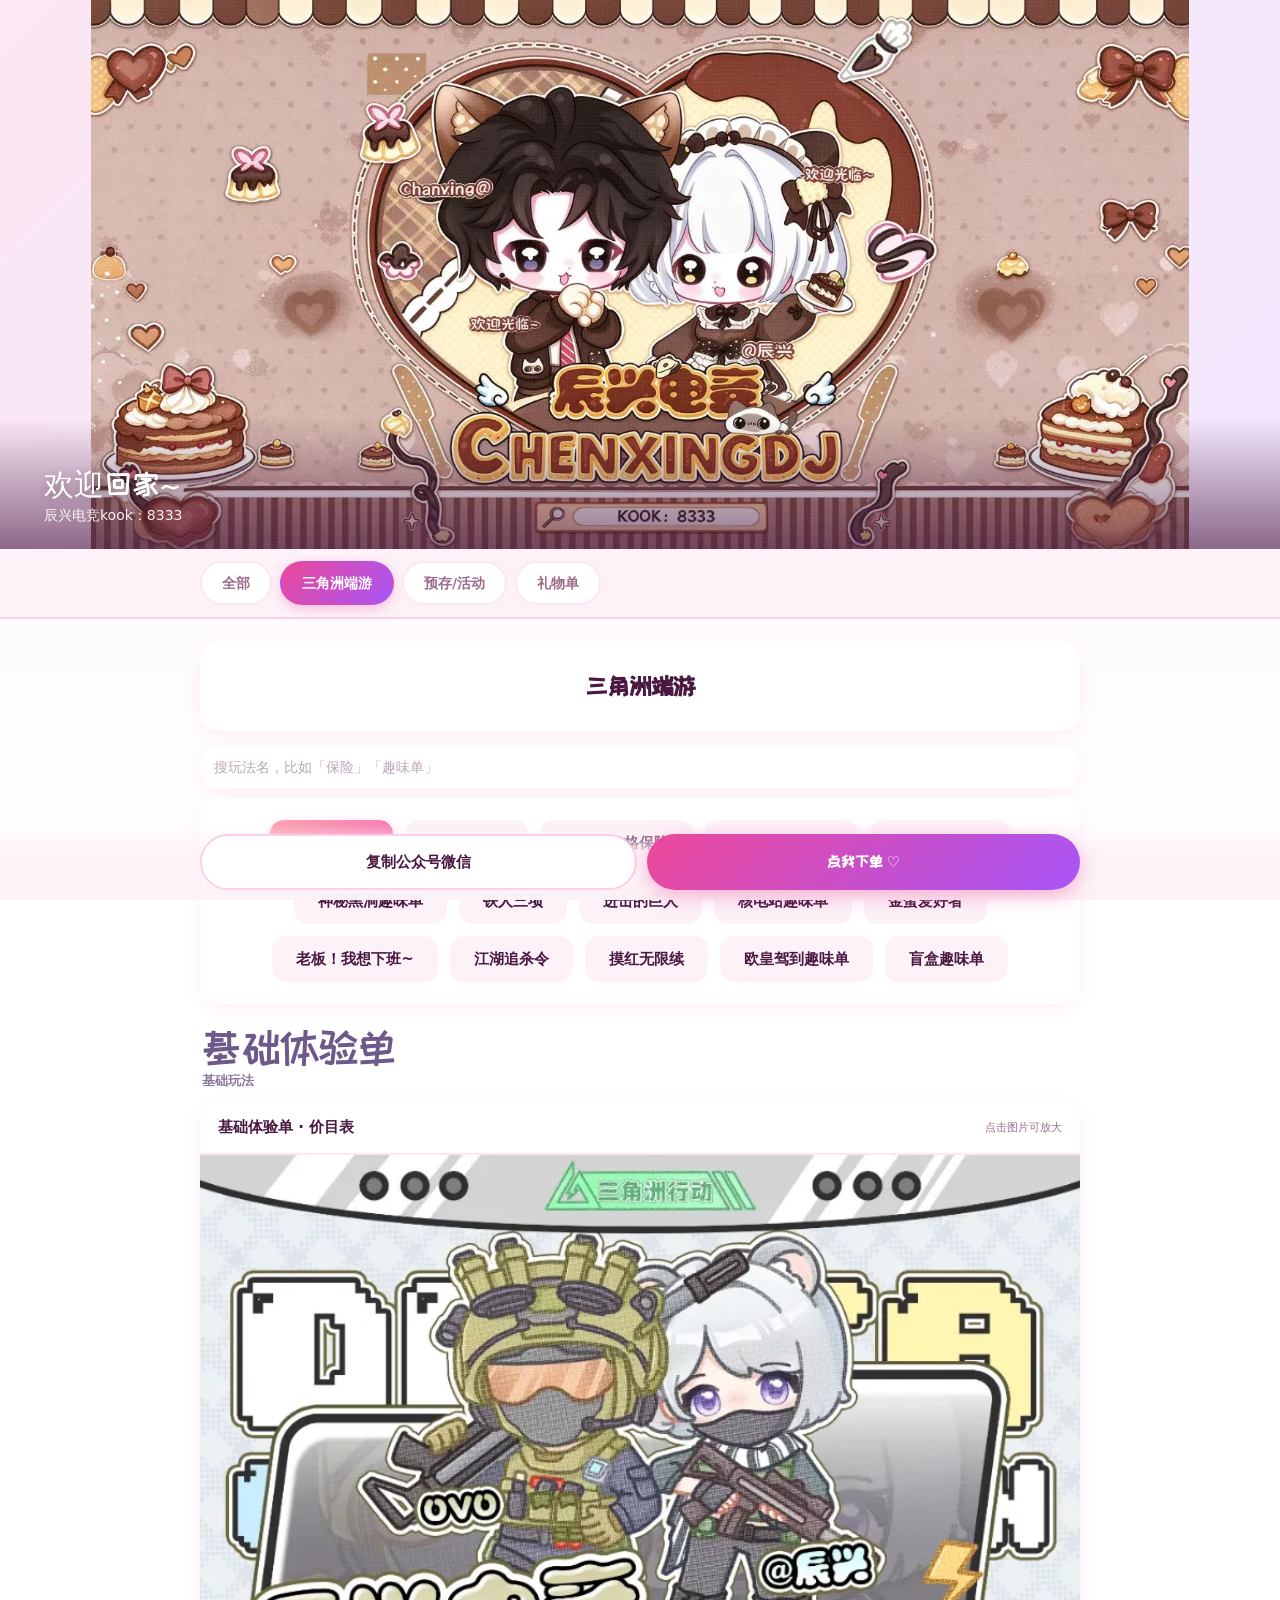
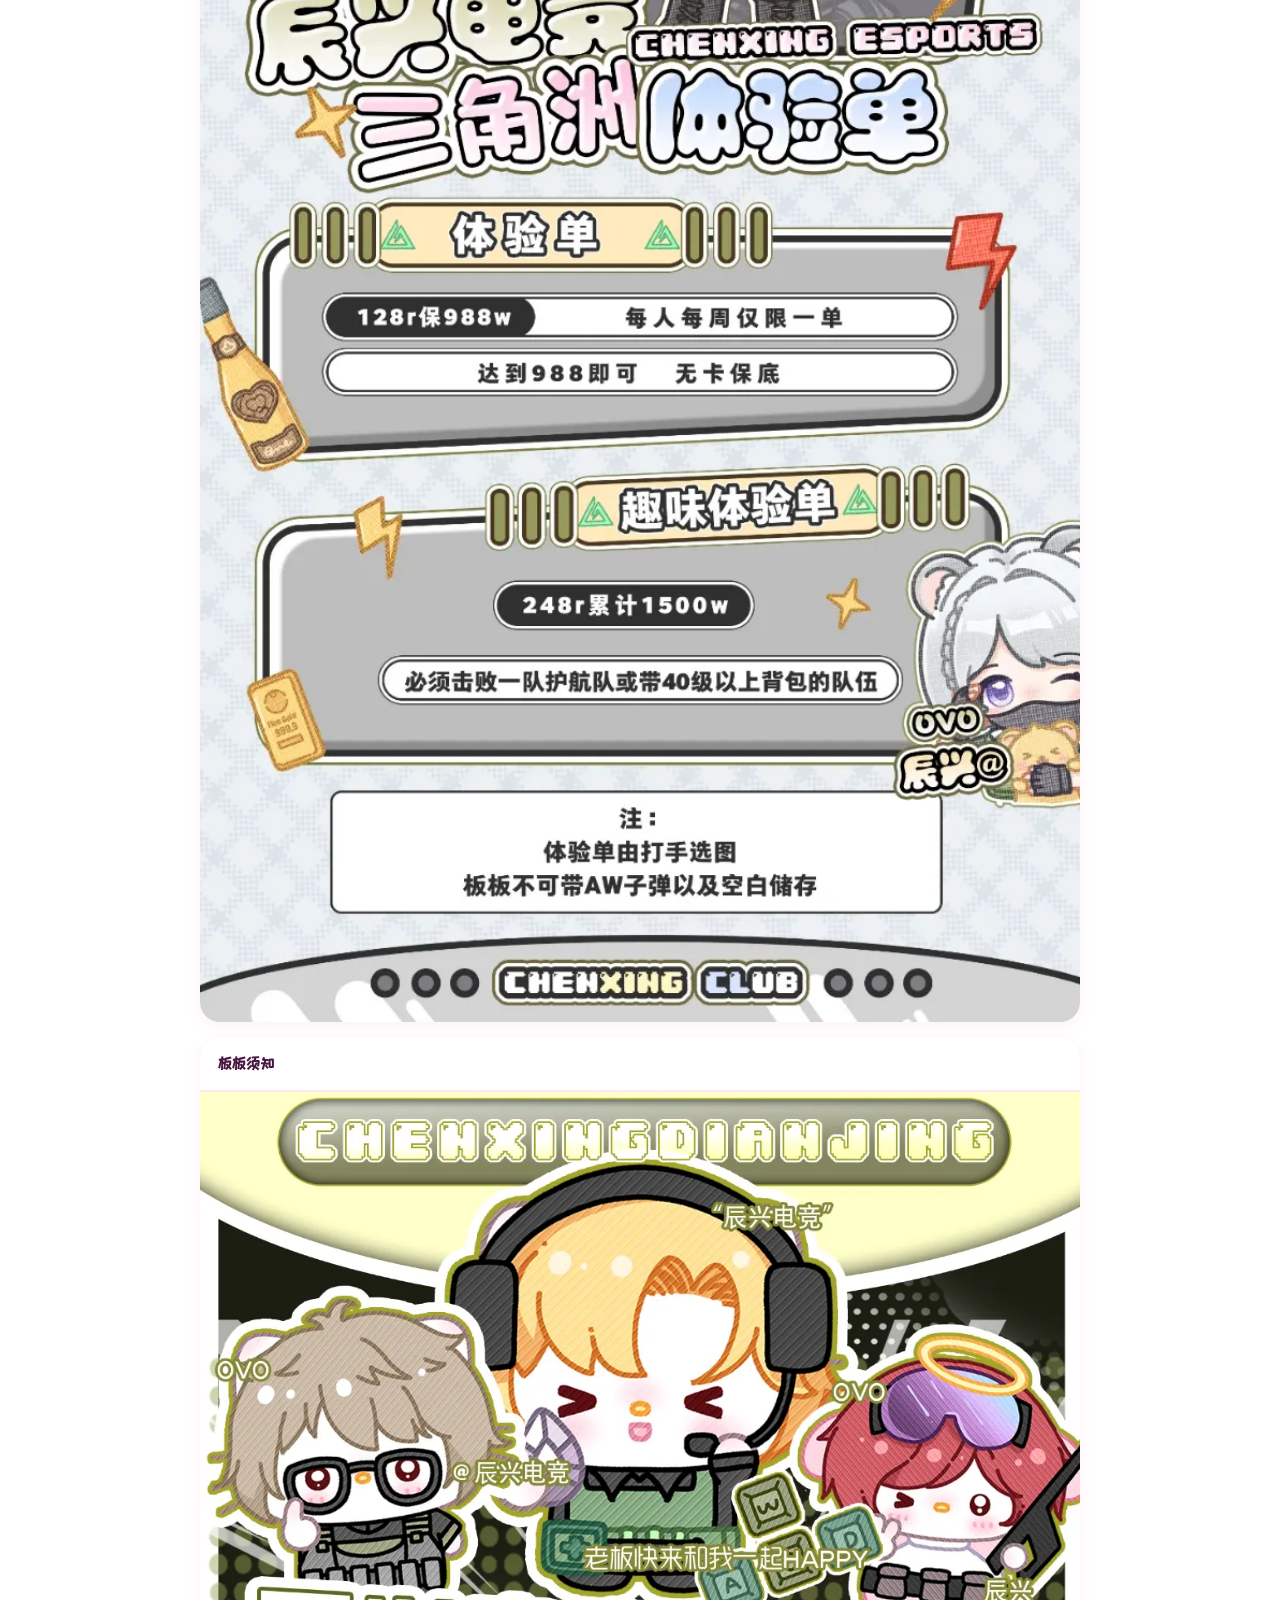
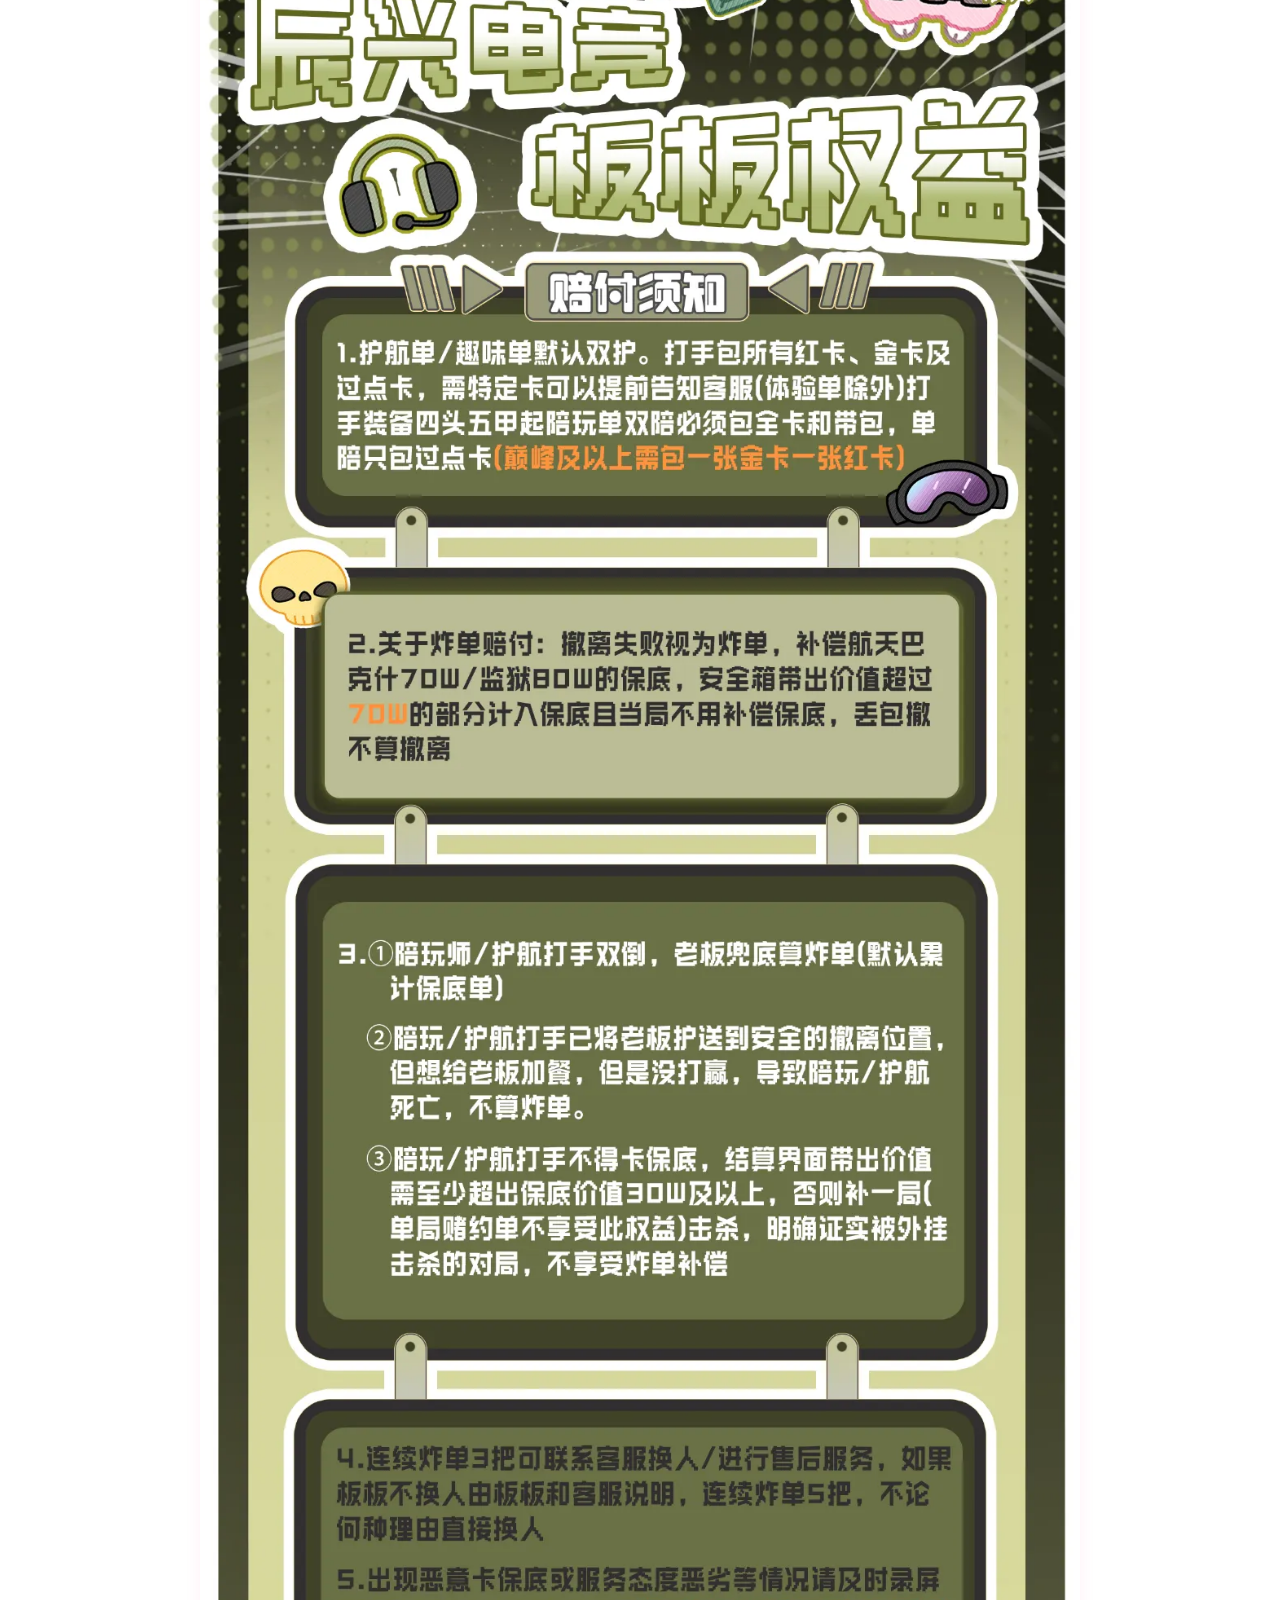
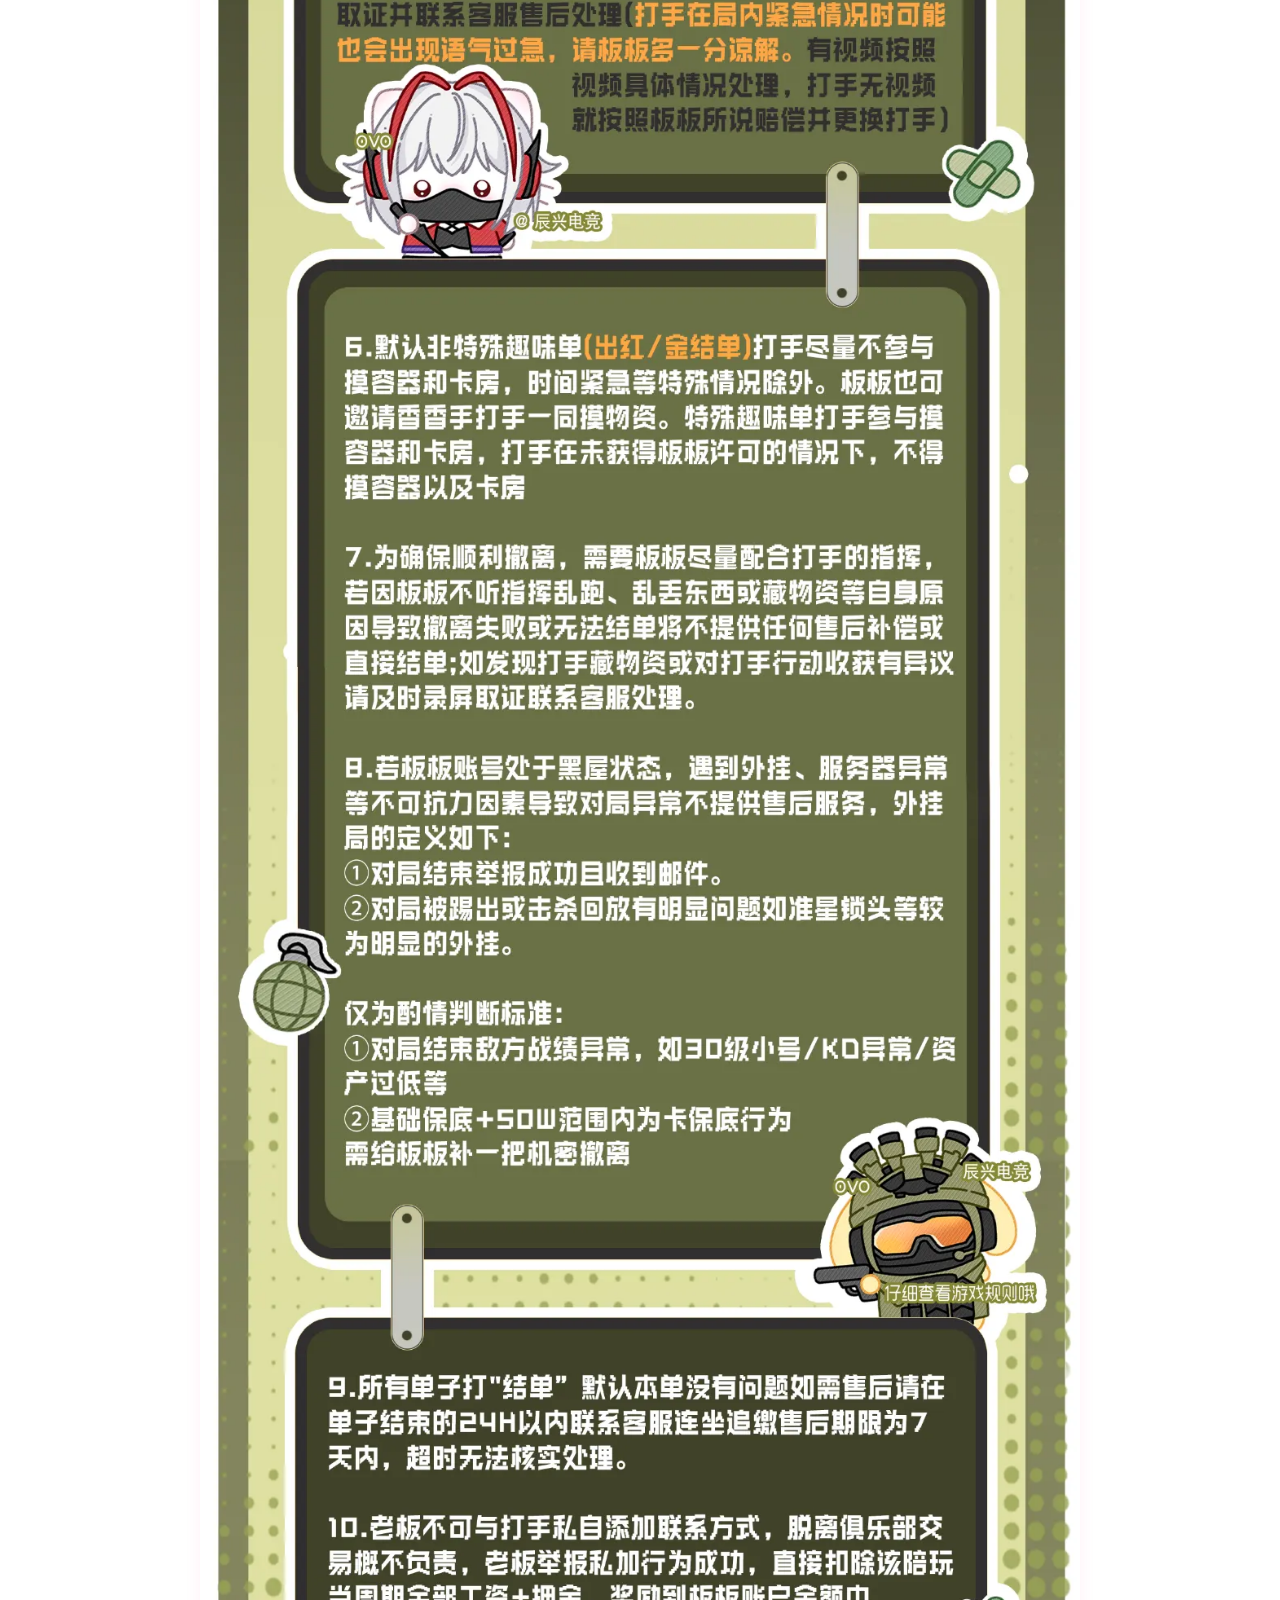
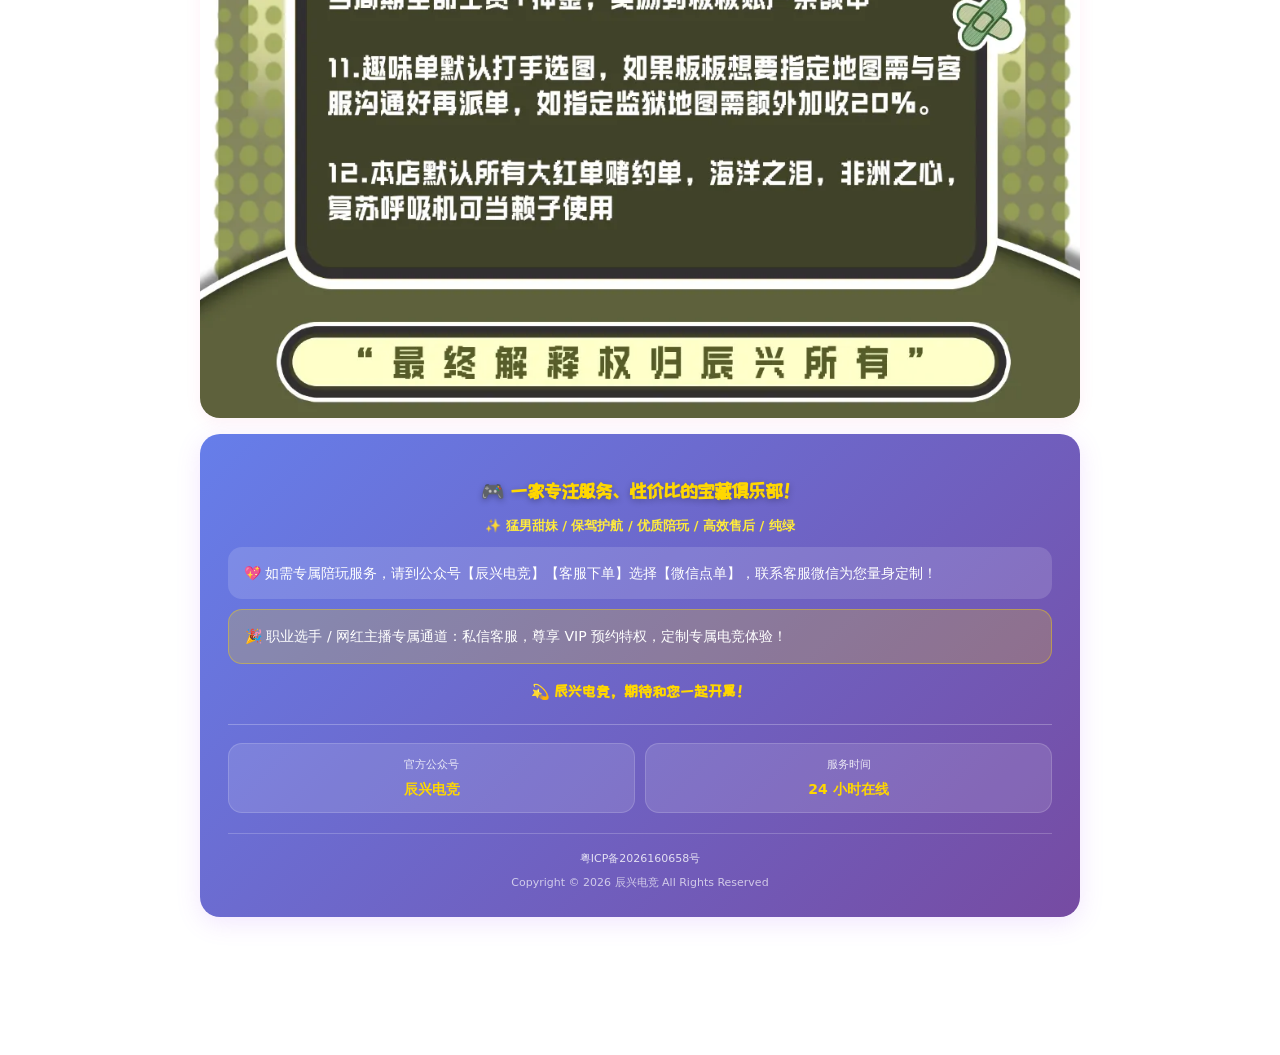
==== commit 2c61ea1a: "P0: 玩法搜索 / 主题色 / 分享卡 sv / 二级分组 / 下单须知文本化" ====
--- a/index.html
+++ b/index.html
@@ -3,6 +3,34 @@
 <head>
   <meta charset="UTF-8" />
   <meta name="viewport" content="width=device-width, initial-scale=1.0, viewport-fit=cover" />
+
+  <!--
+    微信分享卡缓存兜底（2026-11-03 · 票 #9）
+
+    问题：微信把「分享出去的卡片」按 URL 缓存。换了 og:image / og:title 之后，
+          已经聊过的旧链接仍吐旧卡（图 404、指向旧玩法），且我们自己清不掉。
+    做法：进站时若地址里没有 sv 参数，就补一个再用 location.replace 重载一次，
+          换一把全新缓存 key。必须 replace（不能用 pushState 改地址栏）——
+          微信是按「页面加载时的 URL」认这个 key 的。
+
+    两条边界：
+      · 只在微信内生效（/MicroMessenger/）。普通浏览器和搜索引擎一次都不跳，
+        不给任何人多付一次往返。
+      · ★ 换过分享图 / 分享标题之后，把下面的 SHARE_VER 加 1，微信里的卡才会换新。
+  -->
+  <script>
+    (function () {
+      var SHARE_VER = '1';
+      try {
+        if (!/MicroMessenger/i.test(navigator.userAgent)) return;
+        if (new RegExp('(^|[?&])sv=' + SHARE_VER + '(&|$)').test(location.search)) return;
+        var q = location.search.replace(/[?&]sv=[^&]*/g, '');
+        if (q === '?') q = '';
+        location.replace(location.pathname + (q || '') +
+          (q ? '&' : '?') + 'sv=' + SHARE_VER + location.hash);
+      } catch (e) { /* 只是个缓存兜底，失败不影响页面 */ }
+    })();
+  </script>
   <!--
     标题 / 描述 / 图标分两处：
       · 这里写死的这一份是给「不执行 JS 的爬虫」看的 —— 微信 / QQ / 搜索引擎
@@ -29,11 +57,11 @@
   <link rel="apple-touch-icon" sizes="180x180" href="assets/images/favicon-180.png" />
 
   <!-- 字体：自己托管。原来引外部 CDN 是渲染阻塞的，且会连带下载 4.6 MB 的中文字体 -->
-  <link rel="stylesheet" href="assets/css/fonts.css?v=20261002-2" />
+  <link rel="stylesheet" href="assets/css/fonts.css?v=20261103-1" />
 
   <!-- 样式：base.css 设计变量与通用样式，layout.css 各区块版式 -->
-  <link rel="stylesheet" href="assets/css/base.css?v=20261002-2" />
-  <link rel="stylesheet" href="assets/css/layout.css?v=20261002-2" />
+  <link rel="stylesheet" href="assets/css/base.css?v=20261103-1" />
+  <link rel="stylesheet" href="assets/css/layout.css?v=20261103-1" />
 </head>
 <body>
 
@@ -110,8 +138,8 @@
        3) main.js    渲染与交互
      ==========================================================================
   -->
-  <script src="assets/js/data.js?v=20261002-2"></script>
-  <script src="assets/js/config.js?v=20261002-2"></script>
-  <script src="assets/js/main.js?v=20261002-2"></script>
+  <script src="assets/js/data.js?v=20261103-1"></script>
+  <script src="assets/js/config.js?v=20261103-1"></script>
+  <script src="assets/js/main.js?v=20261103-1"></script>
 </body>
 </html>
--- a/assets/css/layout.css
+++ b/assets/css/layout.css
@@ -209,6 +209,38 @@
   justify-content: center;
 }
 
+/* 2026-10-03：胶囊行吸顶。
+   为什么必须「吸住后收成一行」：14 个玩法时胶囊行是 6 行 301px，
+   纯吸顶会连同上方的分类标签栏一起常驻遮挡 67 + 301 = 368px = 手机屏高的 44%，
+   把访客最想看的价格表挤到几乎看不见 —— 与吸顶的目的相反。
+   收成一行后只占 67 + 62 = 129px（屏高 15%），且不遮挡价格。
+
+   未吸住 = .subtabs 原样（多行、居中、照旧）；
+   吸住   = .is-stuck（单行、左右滑动、选中项自动居中，见 main.js）。 */
+.subtabs {
+  position: sticky;
+  top: 0;                       /* 吸住的位置由 main.js 在进入吸住状态时按标签栏实时高度写入 */
+  z-index: 18;                  /* 低于 .tabs 的 20，避免盖住它 */
+}
+
+.subtabs.is-stuck {
+  display: block;               /* 单行：交给内部横向滚动 */
+  overflow-x: auto;
+  overflow-y: hidden;
+  -webkit-overflow-scrolling: touch;
+  scrollbar-width: none;
+  white-space: nowrap;
+  text-align: center;
+  padding: 10px 12px;
+  scroll-behavior: smooth;
+  box-shadow: 0 8px 20px rgba(236, 72, 153, .16);
+}.subtabs.is-stuck::-webkit-scrollbar { display: none; }
+.subtabs.is-stuck .subtab {
+  display: inline-block;
+  vertical-align: middle;
+  margin: 0 4px;
+}
+
 .subtab {
   padding: 10px 20px;
   border-radius: var(--radius-md);
@@ -238,11 +270,33 @@
   overflow: hidden;
   margin-bottom: 16px;
   box-shadow: var(--shadow-poster);
-  background: #f0f4f8;
+  /* 2026-10-03：海报卡不再放分类封面底图，底色换成品牌淡渐变
+     （原来是 #f0f4f8 冷灰，那是给「上面压一张图」用的底色，没图时显得脏） */
+  background: linear-gradient(180deg, #fff5fa 0%, #fdf2f8 55%, #f7edfb 100%);
   isolation: isolate;
 }
 
-/* 背景装饰图（分类封面），铺满整张卡 */
+/* 没有底图时：整个卡片外观都不要，只留文字。
+   为什么：底图下线后这张卡只剩「玩法名 + 副标题」两行字，
+   但卡片本身还带着渐变底、圆角、阴影和大内边距（桌面还有 300px 最小高度，
+   那是当初给照片留的版面）—— 于是页面上出现一大片空卡片。
+   用户 2026-10-03 反馈桌面端「这个太大了，改成只有文字在那里」，故如此改。
+   想恢复卡片外观：把 main.js buildPoster 里的 cx-plain 类去掉即可。 */
+.poster.cx-plain {
+  background: none;
+  box-shadow: none;
+  border-radius: 0;
+  overflow: visible;
+  margin-bottom: 10px;
+}
+.poster.cx-plain .poster-body {
+  min-height: 0;
+  padding: 4px 2px 0;
+  gap: 4px;
+}
+
+/* 背景装饰图（分类封面）。2026-10-03 起默认不渲染（见 main.js buildPoster 的 posterBg 开关），
+   这条规则保留，方便将来用 posterBg: true 把底图打开。 */
 .poster-bg {
   position: absolute;
   inset: 0;
@@ -252,20 +306,18 @@
   z-index: -1;
 }
 
-/* 内容层：白色蒙版从上方渐隐，保证文字可读又不遮住下方画面
-   （参考站这里用的是绝对定位叠加，内容一多就会溢出；这里改成由内容撑高） */
+/* 内容层：铺满整张卡（由内容撑高）
+   2026-10-03：去掉原来的白色渐隐蒙版 —— 那是为了「白字压在图上也读得清」，
+   现在没有底图了，蒙版只会让卡片下半截变淡、看着像没做完。 */
 .poster-body {
   position: relative;
-  min-height: 420px;
+  /* 2026-10-03：原来的 420px 最小高度是给「底图照片」留的版面；没有底图之后它会空出一大片，
+     改成由内容撑高（价格盒多的玩法自然会长）。 */
+  min-height: 0;
   padding: 20px;
   display: flex;
   flex-direction: column;
   gap: 10px;
-  background: linear-gradient(180deg,
-    rgba(255, 255, 255, .95) 0%,
-    rgba(255, 255, 255, .88) 40%,
-    rgba(255, 255, 255, .18) 68%,
-    rgba(255, 255, 255, 0) 100%);
 }
 
 .poster .p-title {
@@ -376,7 +428,8 @@
 .cat-card {
   background: var(--card);
   border-radius: var(--radius-lg);
-  overflow: hidden;
+  /* 不要 overflow:hidden —— 圆形封面下要放分类名徽章，裁掉会看不见。
+     卡片内部没有会溢出的元素（圆自身 overflow:hidden 保证「内容不溢出」）。 */
   box-shadow: var(--shadow-card);
   transition: all .2s ease;
 }
@@ -385,30 +438,55 @@
   box-shadow: var(--shadow-poster);
 }
 
+/* ---- 圆形封面（2026-10-03 由方形 16:7 改成圆形） ----
+   做法：外层只做居中，真正的圆形是 .cat-card-cover-circle。
+   - 圆：aspect-ratio:1/1 + width:min(100%,200px) → 永远正圆，任何屏宽都不变形
+   - 图：width/height 100% + object-fit:cover → 铺满圆且不拉伸
+   - 徽章（分类名）放在圆下方，不再压在封面上（圆里放不下那条渐变条） */
 .cat-card-cover {
+  display: flex;
+  flex-direction: column;
+  align-items: center;
+  padding-top: 18px;
+}
+.cat-card-cover-circle {
+  width: min(100%, 200px);
+  aspect-ratio: 1 / 1;
+  border-radius: 50%;
+  overflow: hidden;
   position: relative;
-  aspect-ratio: 16 / 7;
-  overflow: hidden;
+  display: grid;
+  place-items: center;
   background: linear-gradient(135deg, #fce7f3, #f3e8ff);
-}
-.cat-card-cover img {
-  width: 100%;
-  height: 100%;
+  border: 3px solid var(--card);
+  box-shadow: var(--shadow-soft);
+}
+.cat-card-cover-circle img {
+  /* 必须绝对定位铺满：
+     img() 会给 <img> 写 width/height 属性（原图尺寸，例如 820×1367）。
+     在 aspect-ratio:1/1 的容器里，这个属性 + 图片自身长宽比会参与高度计算，
+     height:100% 被压过去 → 实测图片被撑成 194×323（比圆高），不是正圆内容盒。
+     绝对定位后高度按容器的确定值解析，图片才严格等于内容盒。 */
+  position: absolute;
+  inset: 0;
+  width: 100% !important;
+  height: 100% !important;
   object-fit: cover;
+  object-position: center;
   display: block;
 }
-/* 分类名压在封面上（沿用 dduniao 的粉色渐变条视觉识别） */
+/* 分类名徽章：沿用原粉色渐变的视觉识别，只是从「压在封面上」改成「圆下方徽章」 */
 .cat-card-name {
-  position: absolute;
-  left: 0;
-  right: 0;
-  bottom: 0;
-  padding: 22px 16px 10px;
-  background: linear-gradient(180deg, rgba(255, 154, 158, 0) 0%, rgba(255, 154, 158, .92) 100%);
+  margin: 10px 14px 0;
+  padding: 5px 16px;
+  border-radius: var(--radius-pill);
+  background: linear-gradient(135deg, #ff9a9e 0%, #f472b6 100%);
   color: #fff;
-  font-size: 17px;
+  font-size: 15px;
   font-weight: 900;
-  text-shadow: 1px 1px 3px rgba(0, 0, 0, .18);
+  text-align: center;
+  max-width: 100%;
+  box-shadow: 0 2px 8px rgba(255, 154, 158, .35);
 }
 
 .cat-card-body { padding: 14px 16px 16px; }
@@ -754,7 +832,7 @@
   .subtabs { padding: 14px; gap: 8px; }
   .subtab { padding: 9px 15px; font-size: 13px; }
   .poster .p-title { font-size: 28px; }
-  .poster-body { min-height: 340px; padding: 16px; }
+  .poster-body { padding: 16px; }   /* 无底图后不再需要为照片留高 */
   .poster .price-box { padding: 10px 14px; }
   .poster .price-box .v { font-size: 24px; }
   .footer-contacts { grid-template-columns: 1fr; }
@@ -772,8 +850,8 @@
   .hero-cap .t { font-size: 26px; }
   .hero-cap .s { font-size: 13px; }
   .wrap { padding: 20px 18px; }
-  .poster-body { min-height: 400px; }
   .cat-list { grid-template-columns: repeat(2, 1fr); }
+  .cat-card-cover-circle { width: min(100%, 180px); }
 }
 
 /* ---- 桌面（≥1200px）---- */
@@ -802,13 +880,13 @@
   .subtabs { padding: 22px; gap: 12px; }
   .subtab { font-size: 15px; padding: 11px 24px; }
   .poster .p-title { font-size: 42px; }
-  .poster-body { min-height: 460px; padding: 26px; gap: 12px; }
+  .poster-body { min-height: 300px; padding: 26px; gap: 12px; }
   .poster .price-box { padding: 14px 22px; }
   .poster .price-box .v { font-size: 32px; }
   .poster .rule p { font-size: 13px; }
 
-  .cat-list { grid-template-columns: repeat(2, 1fr); }
-  .cat-card-cover { aspect-ratio: 16 / 8; }
+  /* 圆形封面 200px：一屏放 3 张更合适（2 列时卡片宽 450+，圆显小、留白多） */
+  .cat-list { grid-template-columns: repeat(3, 1fr); }
 
   .footer-inner { padding: 32px 28px 26px; }
   .footer-inner p { font-size: 14px; }
@@ -824,5 +902,180 @@
 /* ---- 横屏矮屏 ---- */
 @media (orientation: landscape) and (max-height: 520px) {
   .hero { aspect-ratio: 24 / 9; }
-  .poster-body { min-height: 280px; }
-}
+  .poster-body { min-height: 0; }
+}
+
+/* ==========================================================================
+   2026-11-03 · P0 新增（票 #9）
+     ① 玩法搜索框 .sub-search
+     ② 玩法分组小标签 .subtab-group
+     ③ 下单须知（文本版）.notice-text
+     ④ 通用显隐工具 .is-hidden
+   —— 全部为新增类名，不改动任何既有选择器，老页面的渲染结果零变化。
+   ========================================================================== */
+
+/* ---- ④ 通用显隐 ----------------------------------------------------------
+   必须 !important：胶囊行吸顶后 .subtabs.is-stuck .subtab 会把 display 改回
+   inline-block（特异性 0,3,1），普通规则压不住，被过滤掉的胶囊会重新冒出来。 */
+.subtab.is-hidden,
+.subtab-group.is-hidden,
+.notice-text .notice-text-body.is-hidden { display: none !important; }
+
+/* ---- ① 玩法搜索框 --------------------------------------------------------
+   放在胶囊行**外面**、正上方：胶囊行吸顶后会收成一行并 overflow-x:auto，
+   输入框塞进去会被裁掉。 */
+.sub-search {
+  position: relative;
+  display: flex;
+  align-items: center;
+  gap: 8px;
+  background: var(--card);
+  border-radius: var(--radius-lg);
+  padding: 10px 14px;
+  margin-bottom: 10px;
+  box-shadow: var(--shadow-card);
+}
+
+.sub-search-input {
+  flex: 1 1 auto;
+  min-width: 0;                 /* 关键：不加会被 flex 撑破容器 */
+  border: 0;
+  outline: 0;
+  background: transparent;
+  color: var(--tx);
+  font-size: 14px;
+  line-height: 1.5;
+  font-family: inherit;
+}
+.sub-search-input::placeholder { color: #b9a7b5; }
+/* iOS Safari 给 type=search 自带一个清除按钮，和我们的重复，去掉 */
+.sub-search-input::-webkit-search-cancel-button { -webkit-appearance: none; appearance: none; }
+
+.sub-search-clear {
+  flex: 0 0 auto;
+  width: 24px;
+  height: 24px;
+  padding: 0;
+  border: 0;
+  border-radius: 50%;
+  background: var(--bg);
+  color: var(--tx);
+  font-size: 15px;
+  line-height: 24px;
+  cursor: pointer;
+}
+.sub-search-clear[hidden] { display: none; }
+
+.sub-search-count {
+  flex: 0 0 auto;
+  font-size: 12px;
+  color: #9d8baa;
+  white-space: nowrap;
+}
+
+/* ---- ② 玩法分组小标签 ----------------------------------------------------
+   不可点，只是把胶囊分段。横向滚动（吸顶）时缩成 inline-block 一起滚。 */
+.subtab-group {
+  display: inline-flex;
+  align-items: center;
+  padding: 4px 10px;
+  margin: 0 2px;
+  border-radius: var(--radius-pill);
+  background: var(--line);
+  color: var(--pink);
+  font-size: 12px;
+  font-weight: 700;
+  letter-spacing: .5px;
+  vertical-align: middle;
+  white-space: nowrap;
+}
+
+/* ---- ③ 下单须知（文本版）------------------------------------------------
+   替代「1080×5063 / 290KB 的须知长图」：同样内容用文本 ≈ 几 KB，
+   能被搜索到、能被读屏念出来。 */
+.notice-text {
+  background: var(--card);
+  border-radius: var(--radius-lg);
+  padding: 18px;
+  margin-bottom: 16px;
+  box-shadow: var(--shadow-card);
+}
+
+.notice-text-head {
+  display: flex;
+  align-items: center;
+  gap: 8px;
+  margin-bottom: 10px;
+}
+.notice-text-head .nt-title {
+  font-size: 16px;
+  color: var(--pink);
+  font-weight: 700;
+}
+
+.notice-text-body {
+  position: relative;
+  color: var(--tx);
+  font-size: 13.5px;
+  line-height: 1.75;
+  /* 折叠到约 9 行，靠 .is-open 展开。
+     内容本来就没超出去时 max-height 不起作用 —— 表面上等于不折叠。
+     要不要显示「展开全部」由 main.js 实测 scrollHeight 决定，不看行数。 */
+  max-height: 15.75em;
+  overflow: hidden;
+}
+.notice-text.is-open .notice-text-body {
+  max-height: none;
+  overflow: visible;
+}
+
+/* 折叠时的渐隐提示：让人看出「下面还有」。
+   只在**真的被截断**（.is-overflow 由 main.js 实测后加上）时才画 ——
+   否则内容没超高也压一层白渐变，最后一行会显得发虚。 */
+.notice-text.is-overflow:not(.is-open) .notice-text-body::after {
+  content: '';
+  position: absolute;
+  left: 0;
+  right: 0;
+  bottom: 0;
+  height: 2.6em;
+  pointer-events: none;
+  background: linear-gradient(180deg, rgba(255,255,255,0), var(--card) 85%);
+}
+
+.notice-text-body p { margin: 0 0 6px; }
+.notice-text-body p:last-child { margin-bottom: 0; }
+
+.notice-list {
+  margin: 0 0 6px;
+  padding-left: 18px;
+  list-style: none;
+}
+.notice-list li {
+  position: relative;
+  margin: 2px 0;
+}
+.notice-list li::before {
+  content: '·';
+  position: absolute;
+  left: -14px;
+  color: var(--pink);
+  font-weight: 700;
+}
+
+.notice-text-toggle {
+  display: block;
+  width: 100%;
+  margin-top: 10px;
+  padding: 8px 0 2px;
+  border: 0;
+  border-top: 1px dashed var(--line);
+  background: transparent;
+  color: var(--pink);
+  font-size: 13px;
+  font-family: inherit;
+  cursor: pointer;
+}
+/* 必须显式写：上面的 display:block 会压掉 hidden 属性的默认 display:none，
+   结果「没有可展开内容」时按钮还杵在那儿。 */
+.notice-text-toggle[hidden] { display: none; }
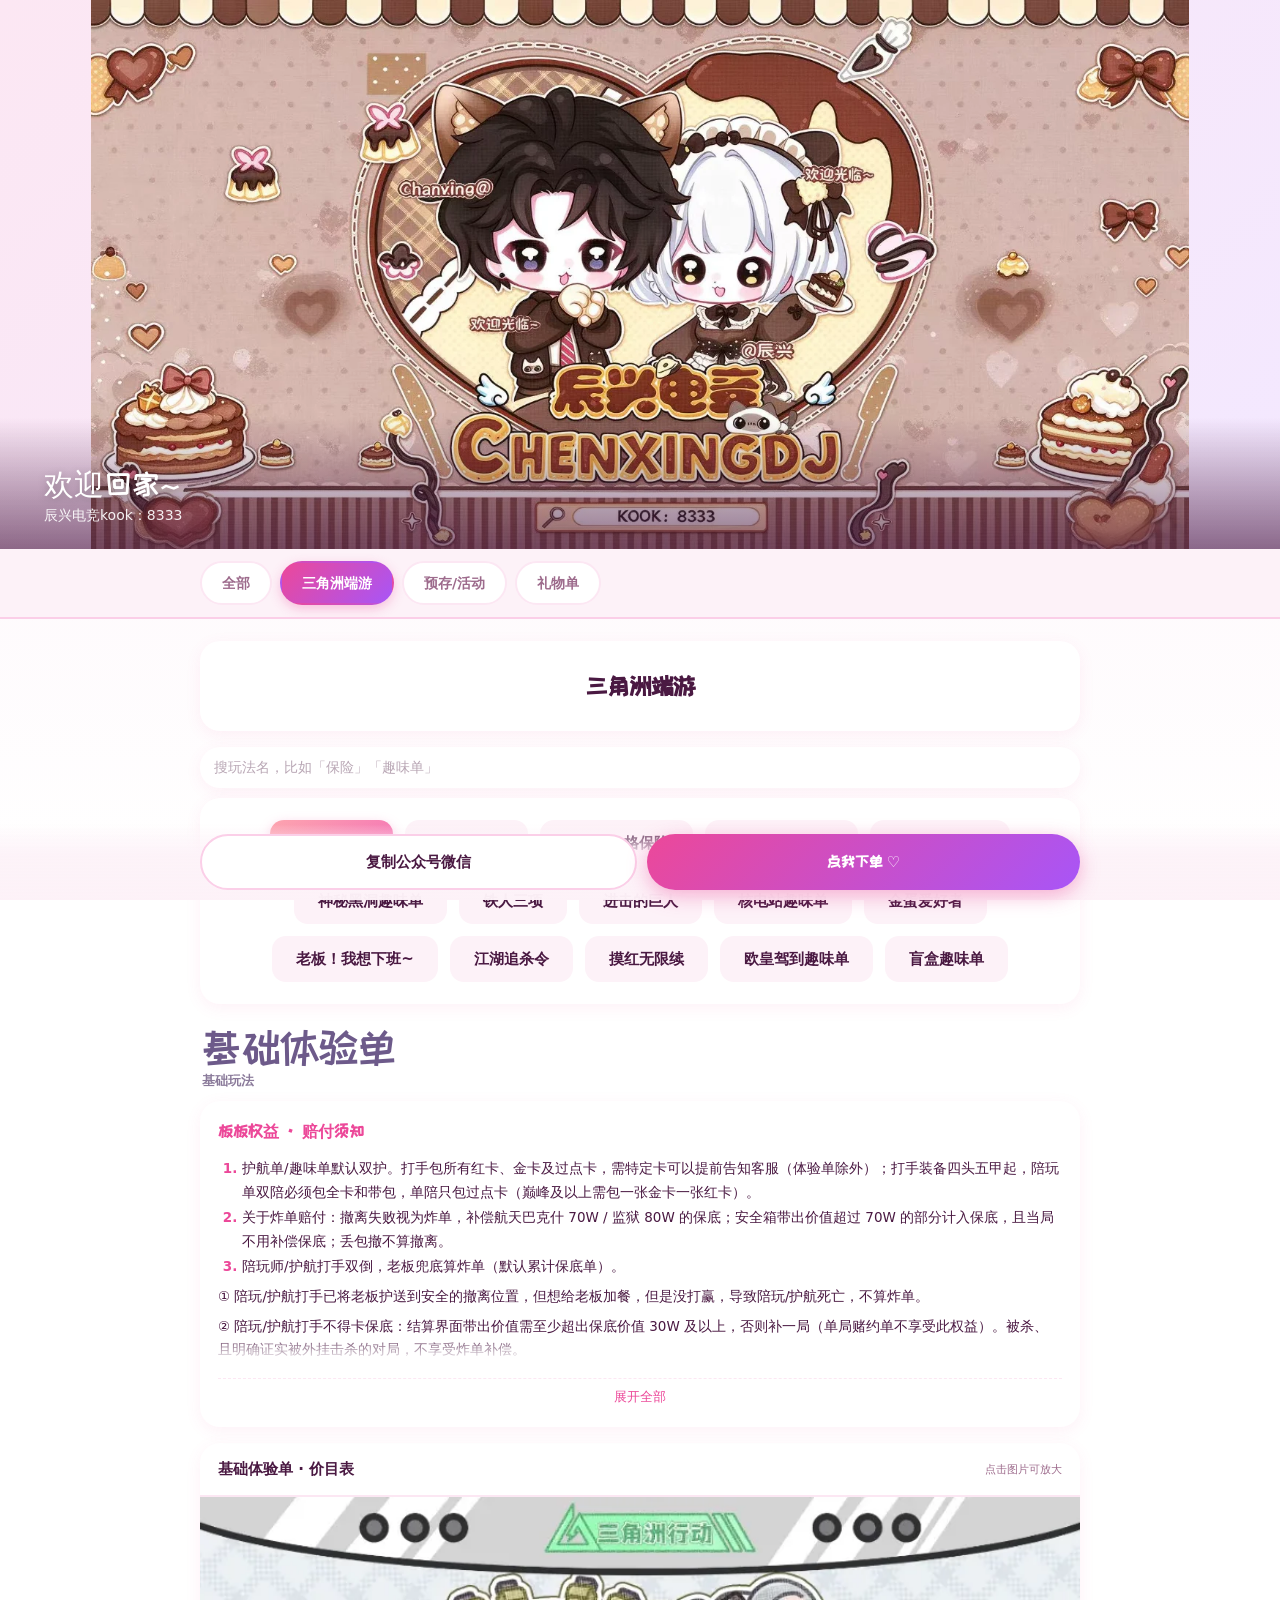
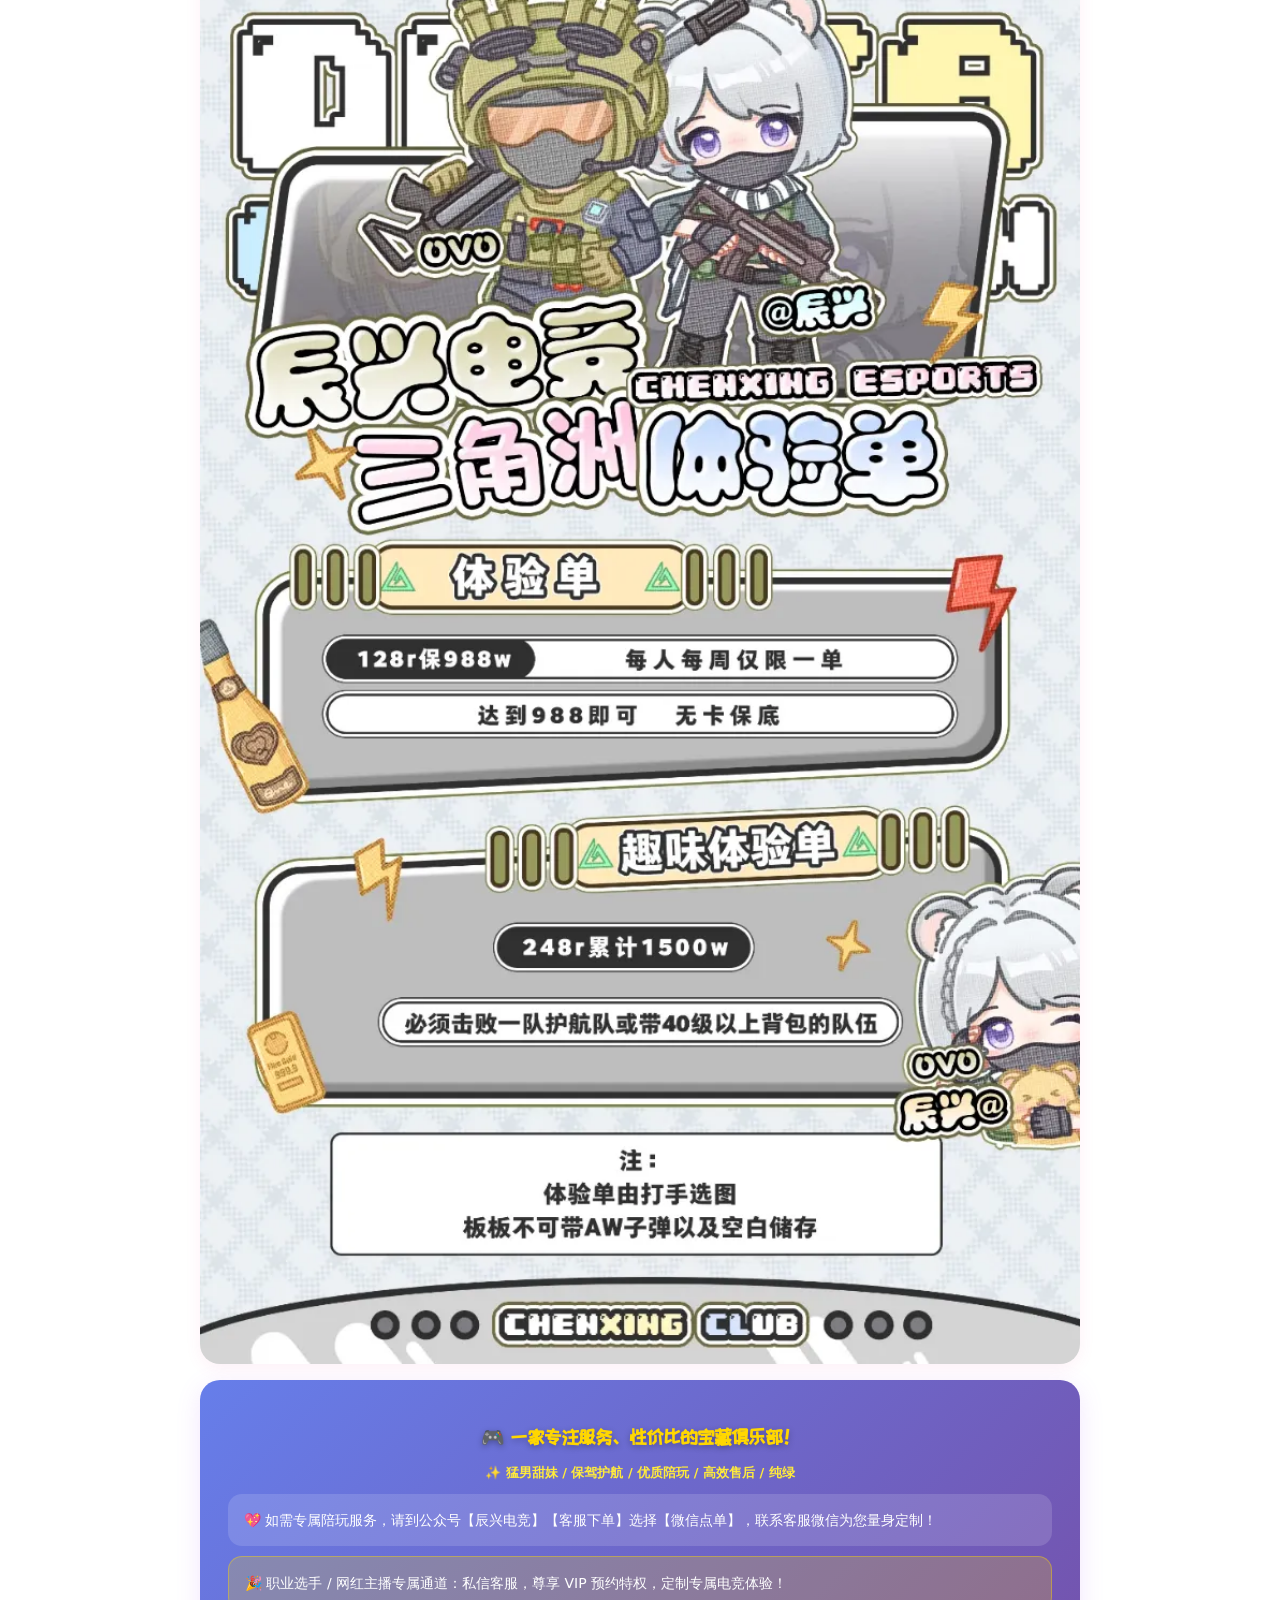
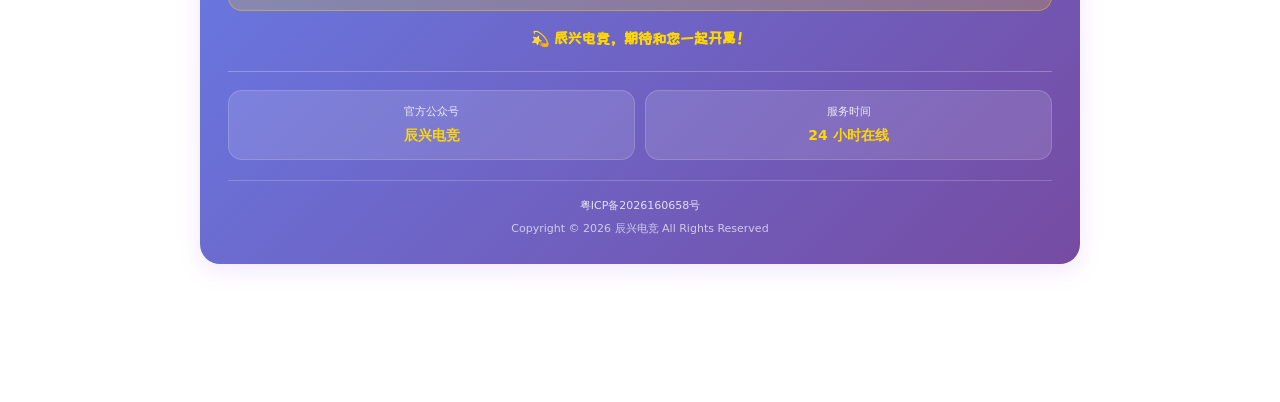
==== commit 3a1935db: "微信分享卡加固：og 全套 + 500x500/78KB JPG 新图 + SHARE_VER 2" ====
--- a/index.html
+++ b/index.html
@@ -20,7 +20,7 @@
   -->
   <script>
     (function () {
-      var SHARE_VER = '1';
+      var SHARE_VER = '2';
       try {
         if (!/MicroMessenger/i.test(navigator.userAgent)) return;
         if (new RegExp('(^|[?&])sv=' + SHARE_VER + '(&|$)').test(location.search)) return;
@@ -38,30 +38,47 @@
       · assets/js/config.js -> SITE_CONFIG 会在页面打开后再覆盖一遍（后台可改）。
   -->
   <title>辰兴电竞 · 价格表</title>
-  <meta name="description" content="辰兴电竞价格表 - 专业游戏陪玩服务平台" />
-  <meta name="keywords" content="辰兴电竞,游戏陪玩,价格表,三角洲,代练,陪玩" />
+  <meta name="description" content="三角洲护航单 / 趣味单 / 小时陪价目表，24 小时接单，客服一对一安排。" />
+  <meta name="keywords" content="辰兴电竞,游戏陪玩,价格表,三角洲,护航,陪玩,代练" />
 
-  <!-- 分享到微信 / QQ 时的卡片（缩略图必须是 JPG，微信对 WebP 支持不可靠） -->
+  <!--
+    分享到微信 / QQ 时的卡片（2026-11-04 加固 · 票 #9）
+
+    ⚠️ 关键事实：微信的抓取**不执行 JavaScript**，而本站的轮播/价目表都是 JS 渲染的，
+       所以微信能看到的只有这里写死的 title / description / og:image。
+       也正因为如此，**不装微信 JSSDK 时这张卡片同样是可控的** —— 改下面几行就能改。
+
+    三条踩过的坑：
+      1. 缩略图必须 JPG。微信对 WebP 支持不可靠（本站轮播是 webp，指望不上）。
+      2. 图别超过 ~300KB，超了微信经常干脆不抓。这里 500×500 / 78KB。
+      3. 微信按 URL 缓存卡片。换图/换文案后，把上面 <script> 里的 SHARE_VER 加 1，
+         或者像这次一样直接换个新文件名。
+  -->
   <meta property="og:type" content="website" />
   <meta property="og:site_name" content="辰兴电竞" />
   <meta property="og:title" content="辰兴电竞 · 价格表" />
-  <meta property="og:description" content="辰兴电竞价格表 - 专业游戏陪玩服务平台" />
-  <meta property="og:image" content="https://www.chenxingg.cn/assets/images/share-cover.jpg" />
-  <meta property="og:image:width" content="800" />
-  <meta property="og:image:height" content="800" />
+  <meta property="og:description" content="三角洲护航单 / 趣味单 / 小时陪价目表，24 小时接单，客服一对一安排。" />
+  <meta property="og:image" content="https://www.chenxingg.cn/assets/images/share-cover-500.jpg" />
+  <meta property="og:image:type" content="image/jpeg" />
+  <meta property="og:image:width" content="500" />
+  <meta property="og:image:height" content="500" />
+  <meta property="og:image:alt" content="辰兴电竞 · 三角洲陪玩价目表" />
+  <meta property="og:locale" content="zh_CN" />
   <meta property="og:url" content="https://www.chenxingg.cn/" />
   <meta name="twitter:card" content="summary_large_image" />
+  <!-- 老式但部分客户端 / 旧版微信仍会读这一条 -->
+  <link rel="image_src" href="https://www.chenxingg.cn/assets/images/share-cover-500.jpg" />
 
   <!-- 网页图标（原来那个是别人家的 logo，已换成辰兴自己的） -->
   <link rel="icon" type="image/png" sizes="32x32" href="assets/images/favicon-32.png" />
   <link rel="apple-touch-icon" sizes="180x180" href="assets/images/favicon-180.png" />
 
   <!-- 字体：自己托管。原来引外部 CDN 是渲染阻塞的，且会连带下载 4.6 MB 的中文字体 -->
-  <link rel="stylesheet" href="assets/css/fonts.css?v=20261103-1" />
+  <link rel="stylesheet" href="assets/css/fonts.css?v=20261103-2" />
 
   <!-- 样式：base.css 设计变量与通用样式，layout.css 各区块版式 -->
-  <link rel="stylesheet" href="assets/css/base.css?v=20261103-1" />
-  <link rel="stylesheet" href="assets/css/layout.css?v=20261103-1" />
+  <link rel="stylesheet" href="assets/css/base.css?v=20261103-2" />
+  <link rel="stylesheet" href="assets/css/layout.css?v=20261103-2" />
 </head>
 <body>
 
@@ -138,8 +155,8 @@
        3) main.js    渲染与交互
      ==========================================================================
   -->
-  <script src="assets/js/data.js?v=20261103-1"></script>
-  <script src="assets/js/config.js?v=20261103-1"></script>
-  <script src="assets/js/main.js?v=20261103-1"></script>
+  <script src="assets/js/data.js?v=20261103-2"></script>
+  <script src="assets/js/config.js?v=20261103-2"></script>
+  <script src="assets/js/main.js?v=20261103-2"></script>
 </body>
 </html>
--- a/assets/css/layout.css
+++ b/assets/css/layout.css
@@ -1063,6 +1063,19 @@
   font-weight: 700;
 }
 
+/* 有序列表（正文里写 `1. ` 开头的行）：保留原编号，不用圆点替代。
+   padding 留得比圆点多一点，两位数编号（10./11./12.）才不会顶到文字上。 */
+.notice-list-num {
+  padding-left: 24px;
+  list-style: decimal;
+}
+.notice-list-num li { position: static; }
+.notice-list-num li::before { content: none; }
+.notice-list-num li::marker {
+  color: var(--pink);
+  font-weight: 700;
+}
+
 .notice-text-toggle {
   display: block;
   width: 100%;
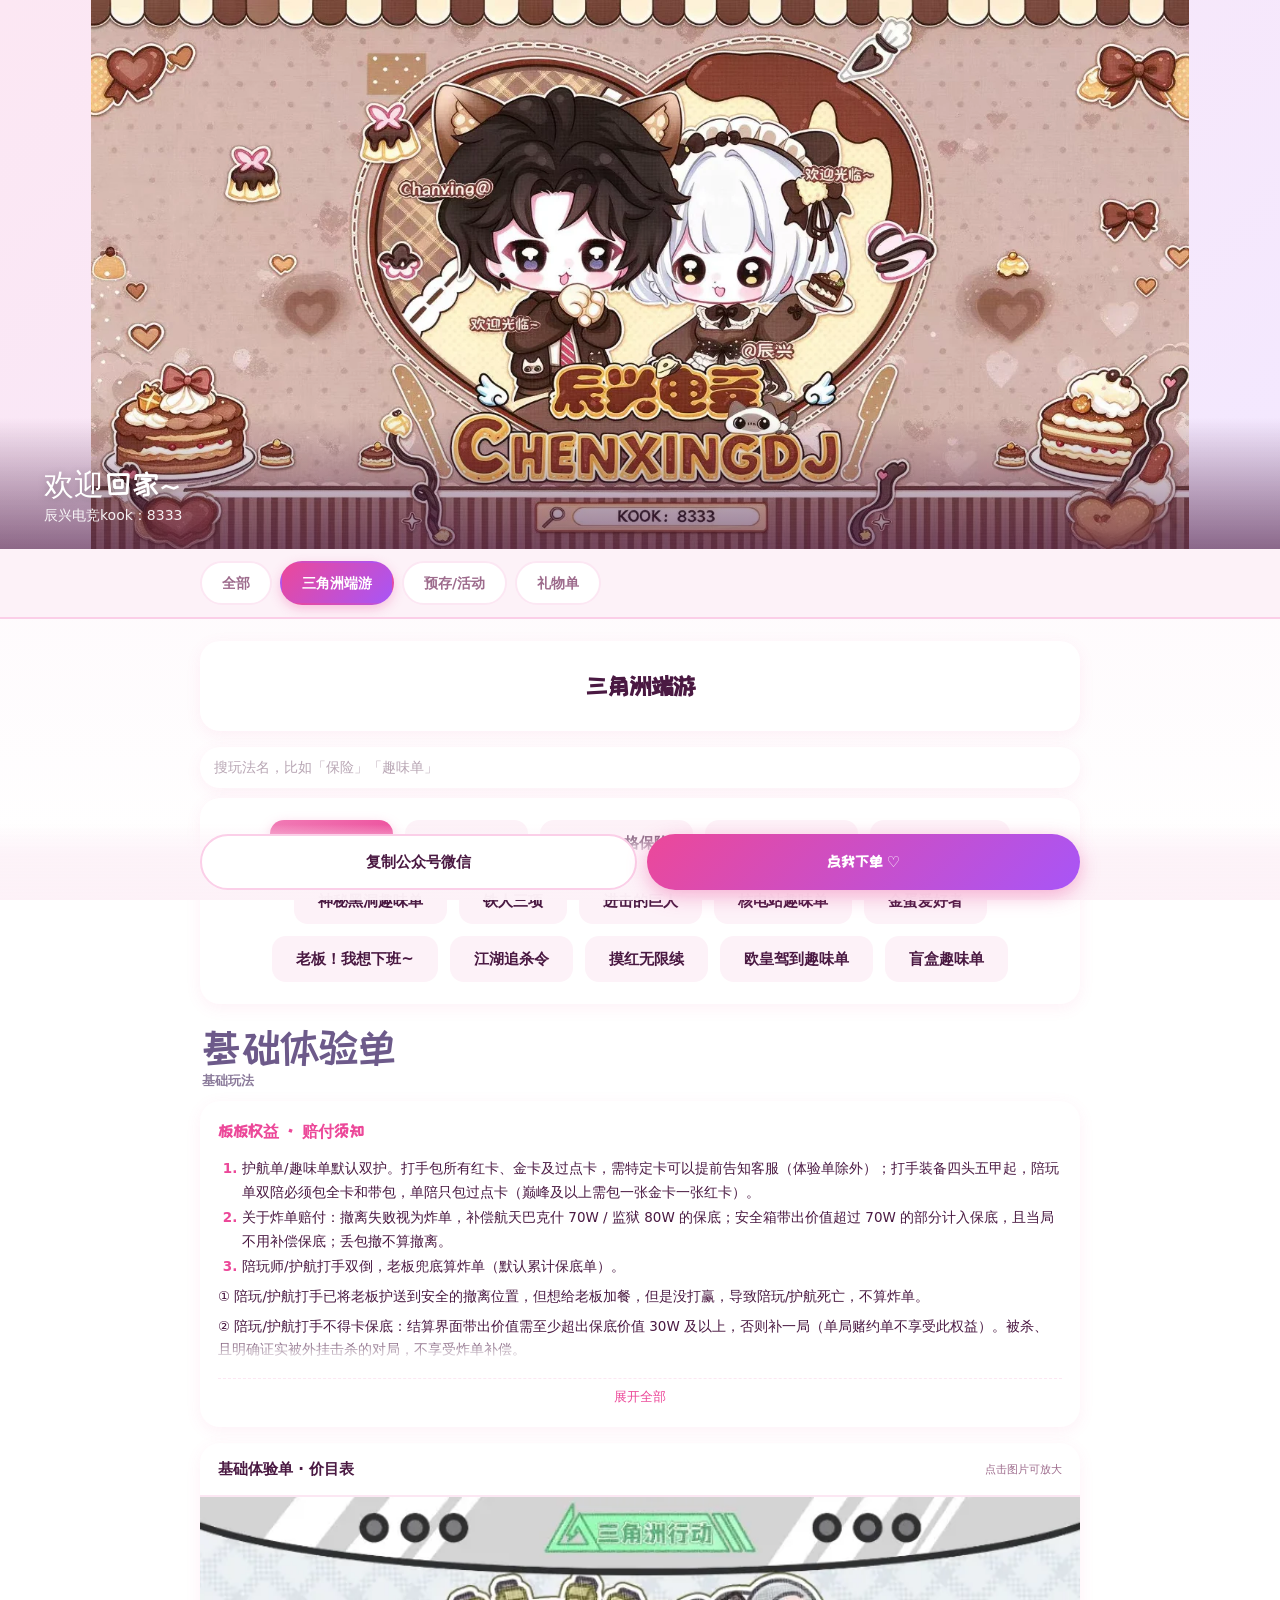
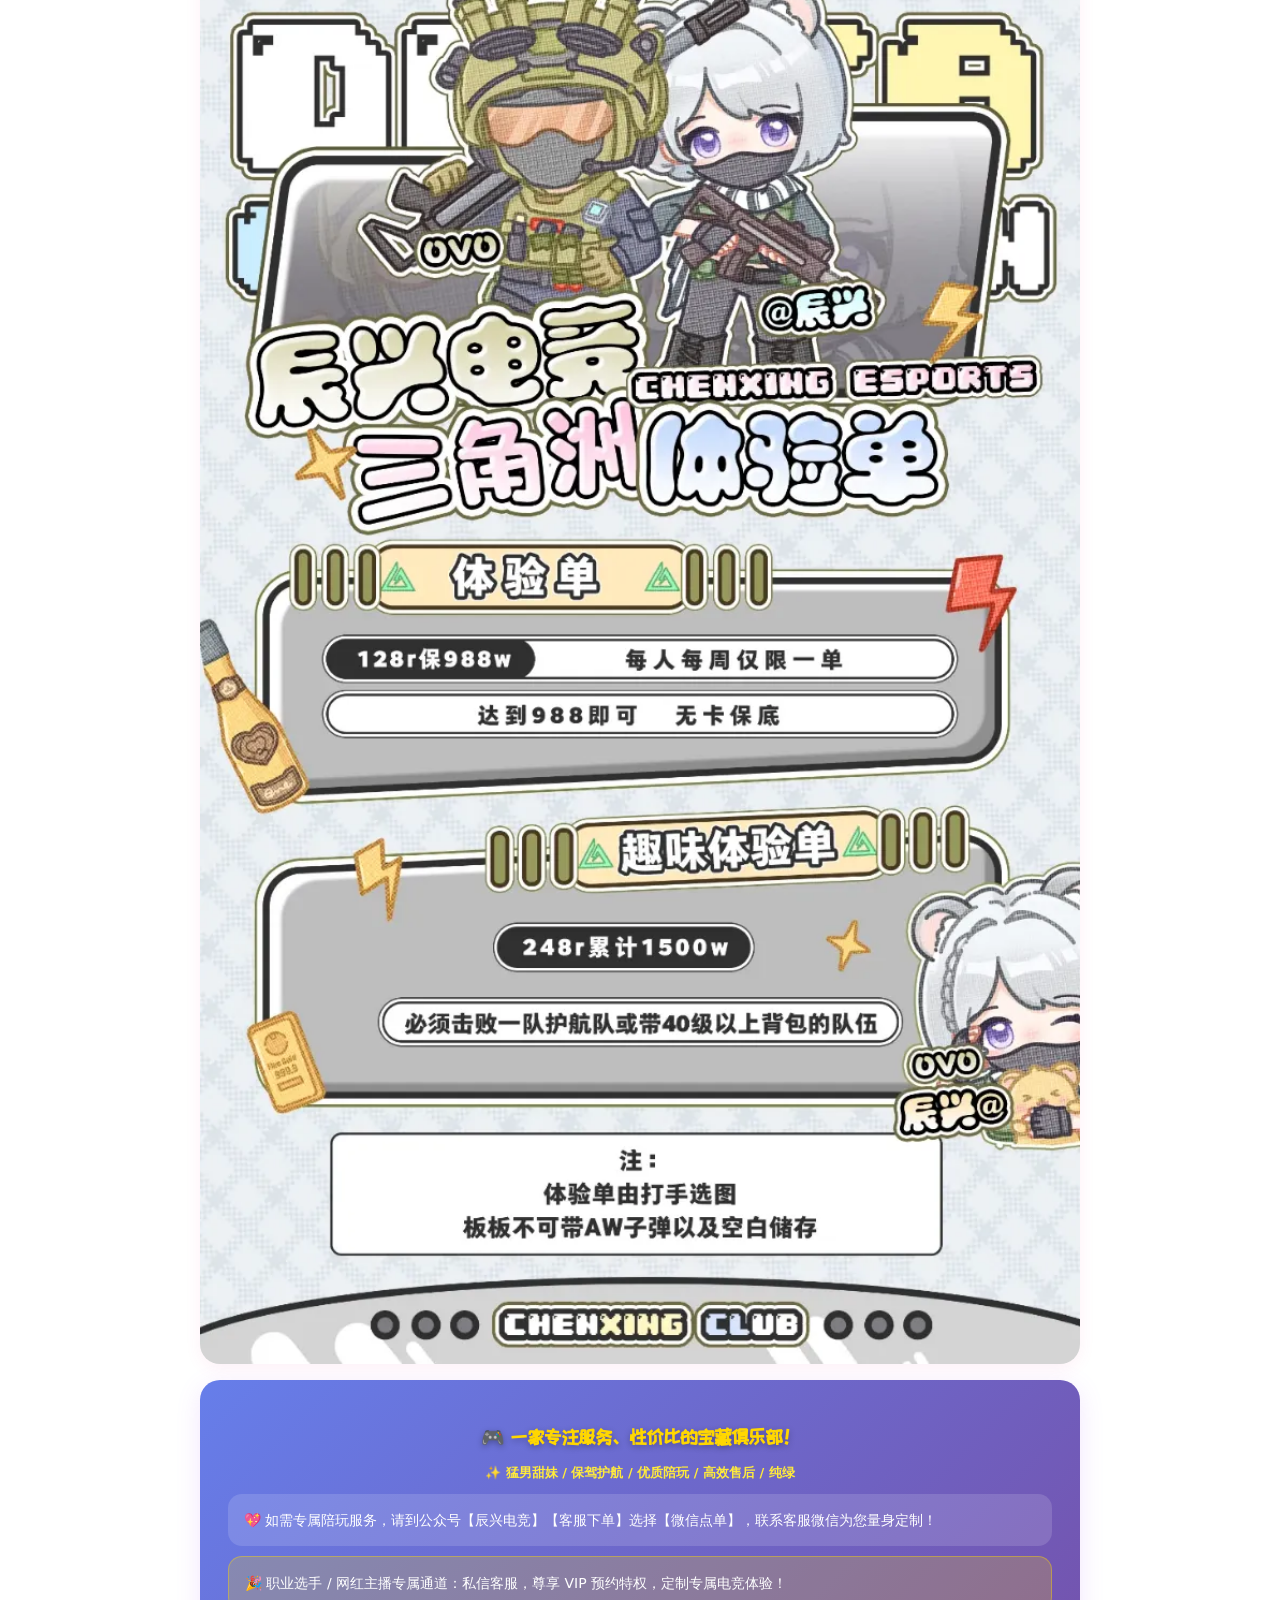
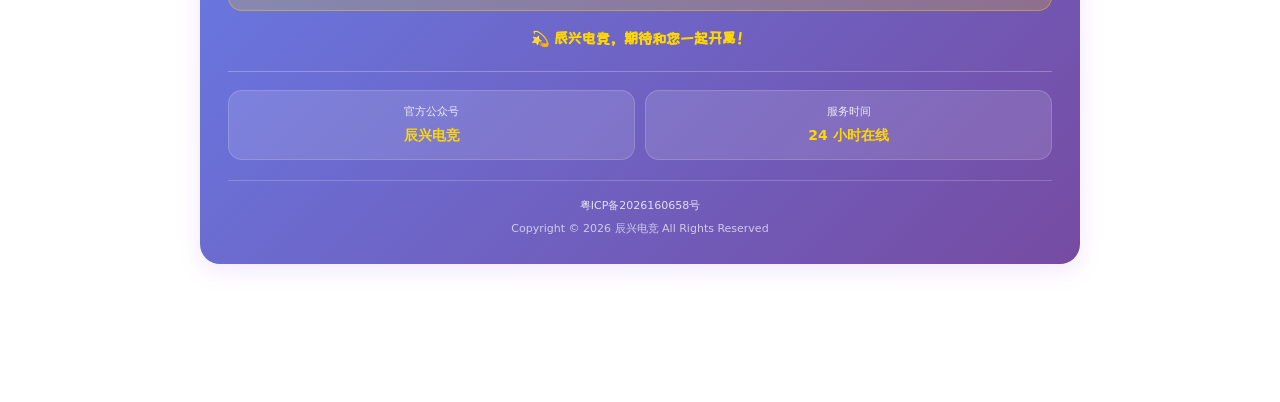
==== commit 11a7c103: "版本号 20261104-1（内容变更后强制刷新 data.js/config.js）" ====
--- a/index.html
+++ b/index.html
@@ -74,11 +74,11 @@
   <link rel="apple-touch-icon" sizes="180x180" href="assets/images/favicon-180.png" />
 
   <!-- 字体：自己托管。原来引外部 CDN 是渲染阻塞的，且会连带下载 4.6 MB 的中文字体 -->
-  <link rel="stylesheet" href="assets/css/fonts.css?v=20261103-2" />
+  <link rel="stylesheet" href="assets/css/fonts.css?v=20261104-1" />
 
   <!-- 样式：base.css 设计变量与通用样式，layout.css 各区块版式 -->
-  <link rel="stylesheet" href="assets/css/base.css?v=20261103-2" />
-  <link rel="stylesheet" href="assets/css/layout.css?v=20261103-2" />
+  <link rel="stylesheet" href="assets/css/base.css?v=20261104-1" />
+  <link rel="stylesheet" href="assets/css/layout.css?v=20261104-1" />
 </head>
 <body>
 
@@ -155,8 +155,8 @@
        3) main.js    渲染与交互
      ==========================================================================
   -->
-  <script src="assets/js/data.js?v=20261103-2"></script>
-  <script src="assets/js/config.js?v=20261103-2"></script>
-  <script src="assets/js/main.js?v=20261103-2"></script>
+  <script src="assets/js/data.js?v=20261104-1"></script>
+  <script src="assets/js/config.js?v=20261104-1"></script>
+  <script src="assets/js/main.js?v=20261104-1"></script>
 </body>
 </html>
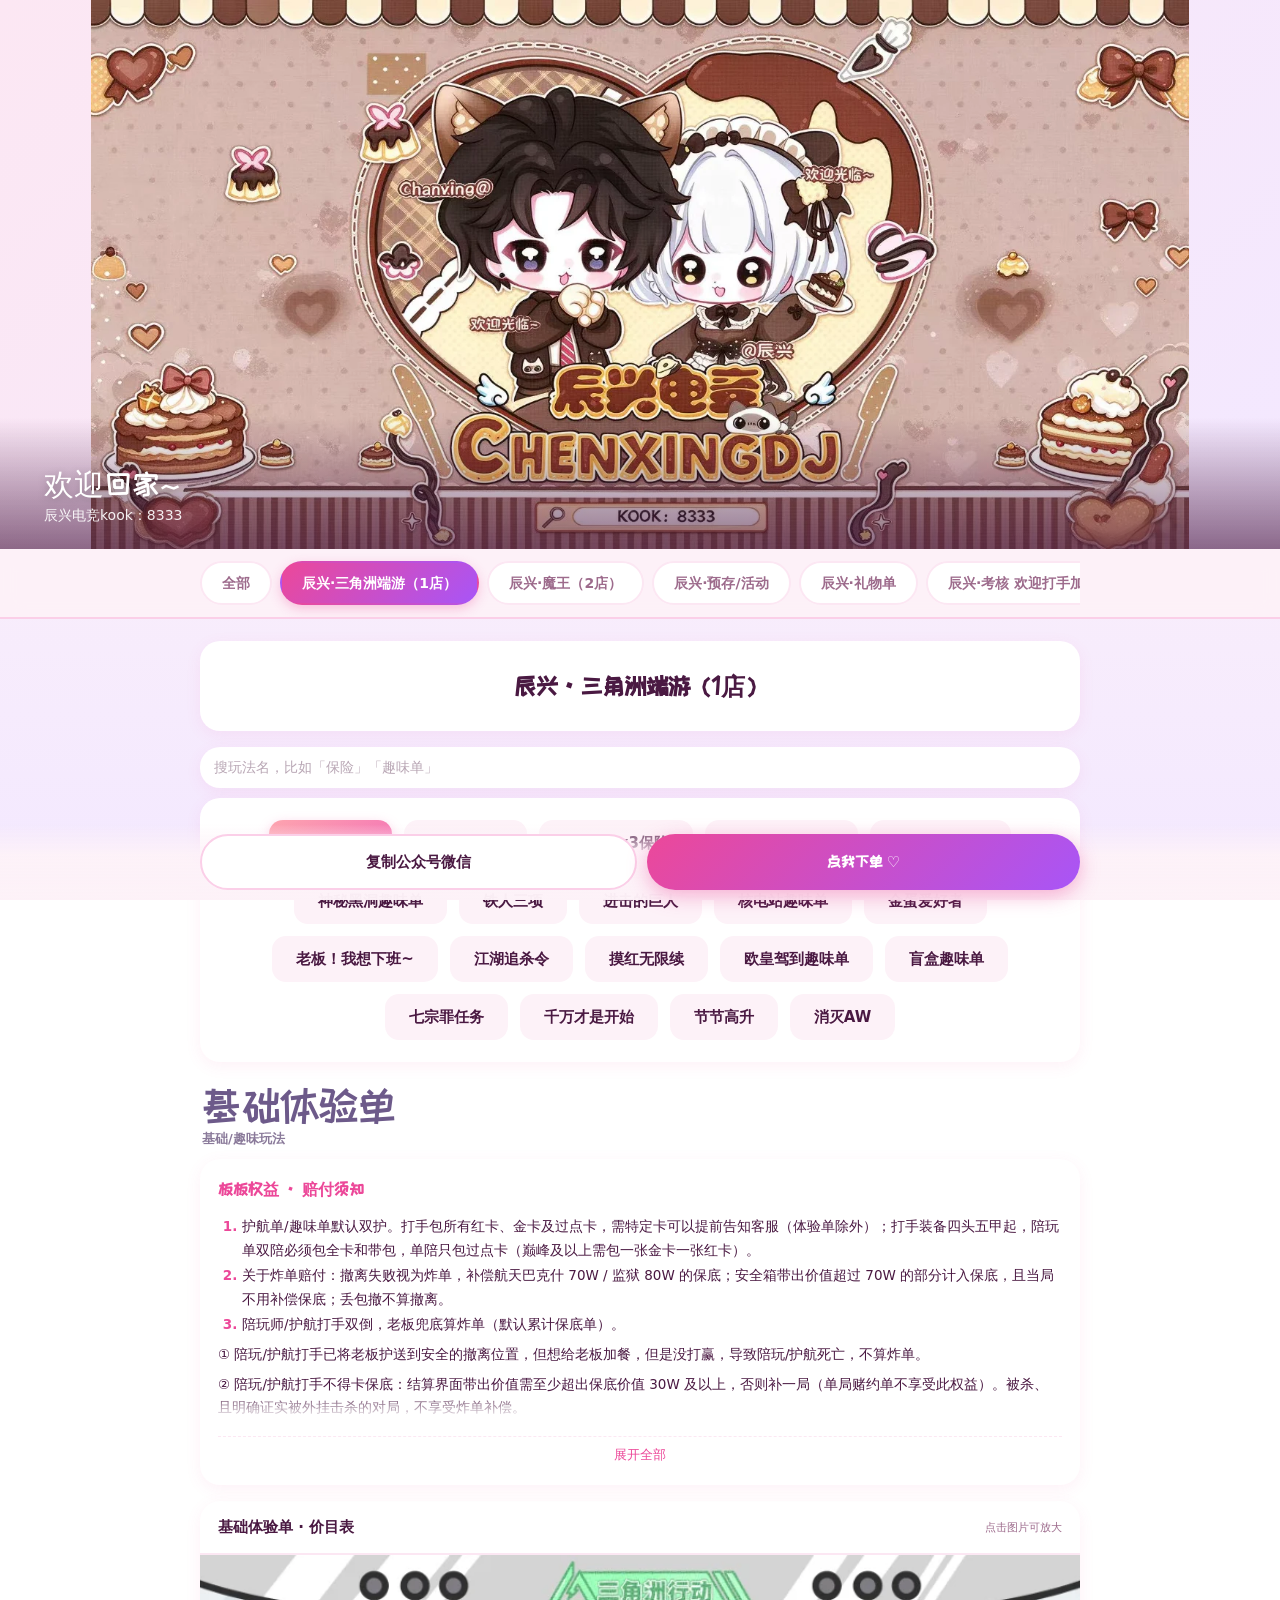
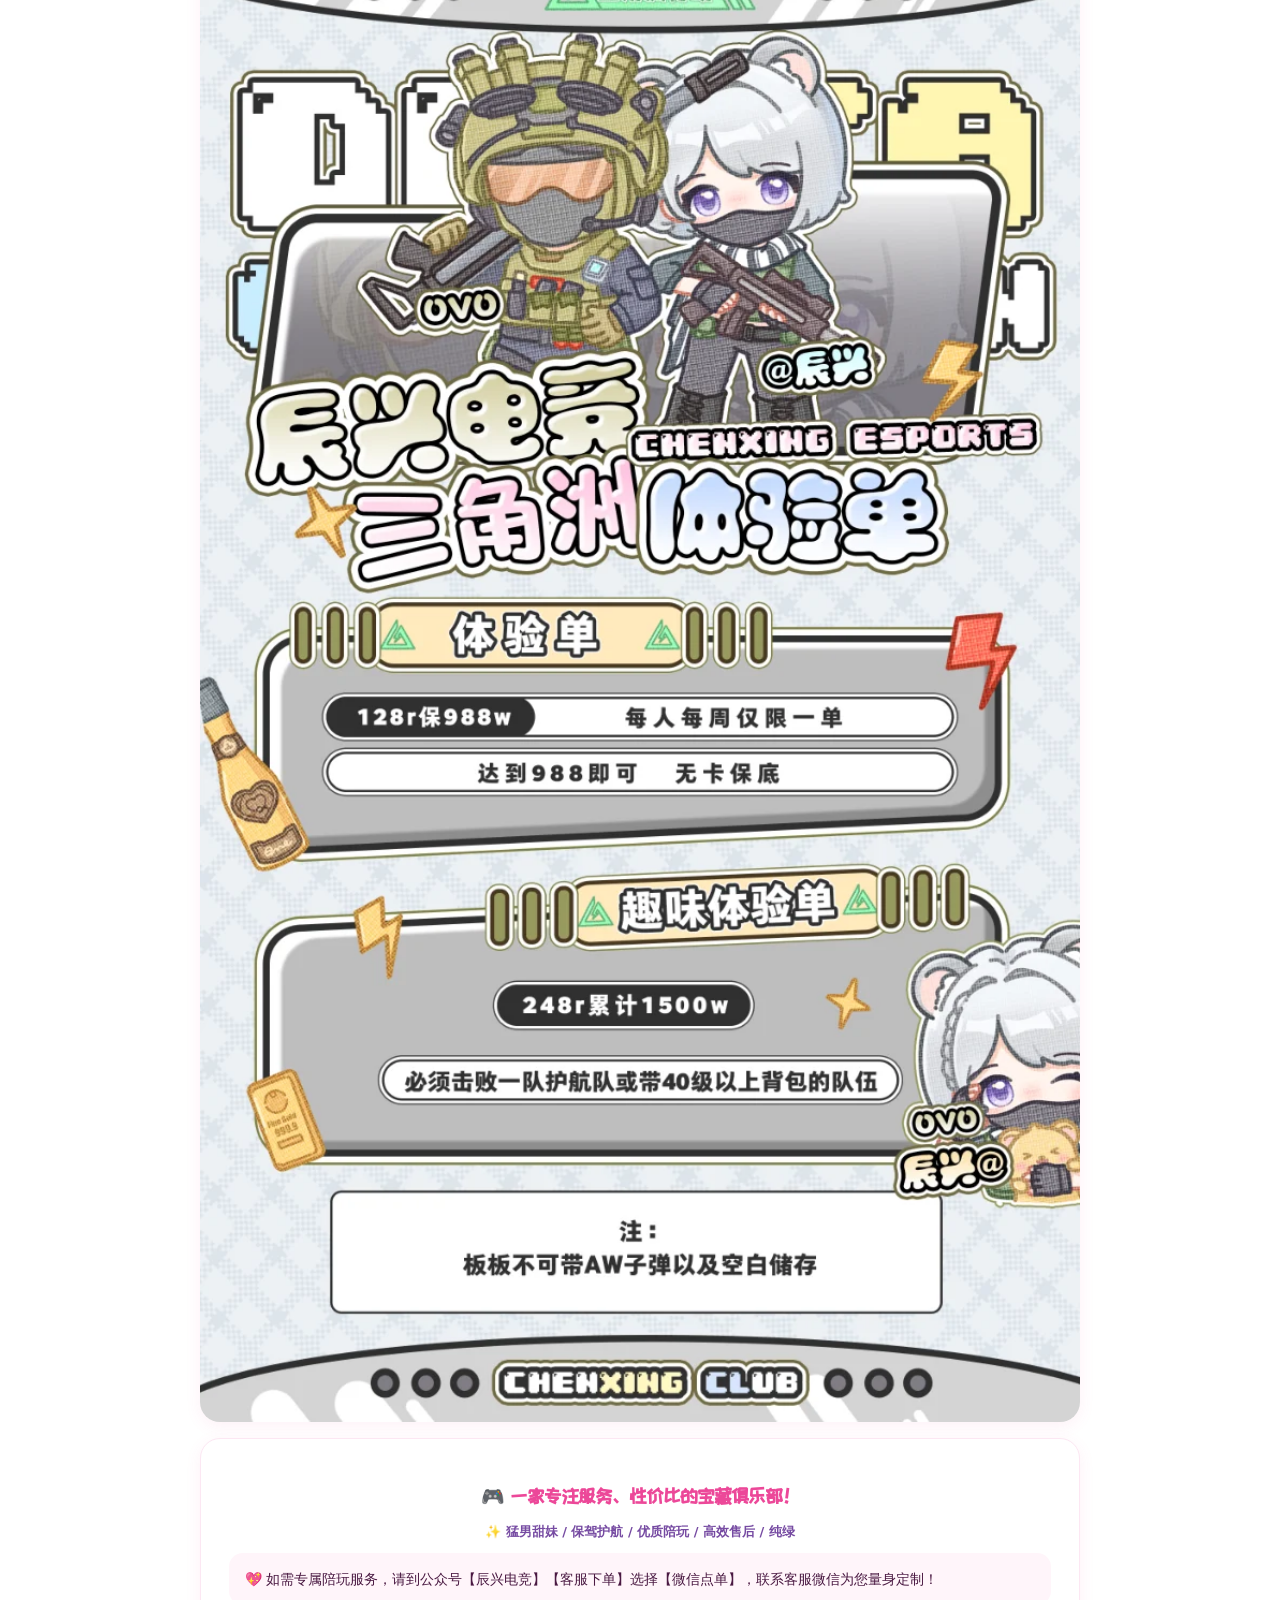
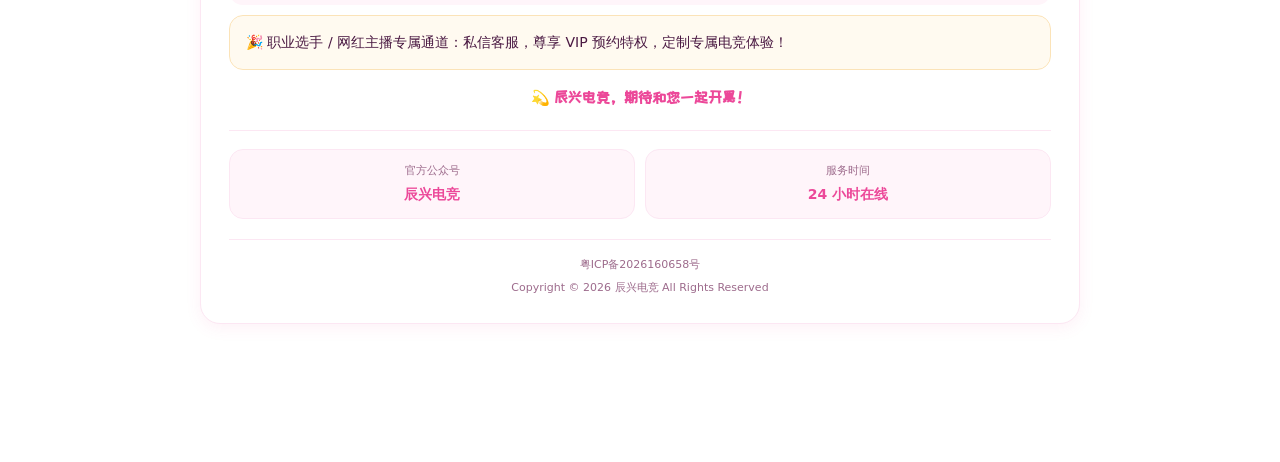
==== commit d31d4844: "页脚去掉紫色渐变，改成浅色卡片 - .footer 背景 #667eea→#764ba2 渐变改为 --card 白底 + --line 描边 - 文字 #fff 改 --tx；金色标题/联系值/结尾" ====
--- a/index.html
+++ b/index.html
@@ -74,11 +74,11 @@
   <link rel="apple-touch-icon" sizes="180x180" href="assets/images/favicon-180.png" />
 
   <!-- 字体：自己托管。原来引外部 CDN 是渲染阻塞的，且会连带下载 4.6 MB 的中文字体 -->
-  <link rel="stylesheet" href="assets/css/fonts.css?v=20261104-1" />
+  <link rel="stylesheet" href="assets/css/fonts.css?v=20261104-2" />
 
   <!-- 样式：base.css 设计变量与通用样式，layout.css 各区块版式 -->
-  <link rel="stylesheet" href="assets/css/base.css?v=20261104-1" />
-  <link rel="stylesheet" href="assets/css/layout.css?v=20261104-1" />
+  <link rel="stylesheet" href="assets/css/base.css?v=20261104-2" />
+  <link rel="stylesheet" href="assets/css/layout.css?v=20261104-2" />
 </head>
 <body>
 
@@ -155,8 +155,8 @@
        3) main.js    渲染与交互
      ==========================================================================
   -->
-  <script src="assets/js/data.js?v=20261104-1"></script>
-  <script src="assets/js/config.js?v=20261104-1"></script>
-  <script src="assets/js/main.js?v=20261104-1"></script>
+  <script src="assets/js/data.js?v=20261104-2"></script>
+  <script src="assets/js/config.js?v=20261104-2"></script>
+  <script src="assets/js/main.js?v=20261104-2"></script>
 </body>
 </html>
--- a/assets/css/layout.css
+++ b/assets/css/layout.css
@@ -557,10 +557,11 @@
   margin-top: 16px;
   border-radius: var(--radius-lg);
   overflow: hidden;
-  /* 沿用 dduniao 页脚的紫色渐变识别 */
-  background: linear-gradient(135deg, #667eea 0%, #764ba2 100%);
-  color: #fff;
-  box-shadow: var(--shadow-poster);
+  /* 浅色卡片，与站内其它卡片一致的观感（2026-11-04 去掉 dduniao 紫色渐变） */
+  background: var(--card);
+  border: 1px solid var(--line);
+  color: var(--tx);
+  box-shadow: var(--shadow-card);
 }
 
 .footer-inner {
@@ -573,30 +574,29 @@
 .footer .highlight {
   font-size: 17px;
   font-weight: 900;
-  color: var(--dd-gold);
-  text-shadow: 0 2px 6px rgba(0, 0, 0, .28);
+  color: var(--pink);
 }
 .footer .features {
   font-weight: 700;
-  color: #ffeb3b;
+  color: var(--dd-purple);
   font-size: 13px;
 }
 .footer .desc,
 .footer .vip {
-  background: rgba(255, 255, 255, .14);
+  background: #fff5fa;
   border-radius: var(--radius-md);
   padding: 14px 16px;
   line-height: 1.75;
   text-align: left;
 }
 .footer .vip {
-  background: rgba(255, 215, 0, .2);
-  border: 1px solid rgba(255, 215, 0, .38);
+  background: #fffaf0;
+  border: 1px solid #fbe3b8;
 }
 .footer .closing {
   font-size: 15px;
   font-weight: 900;
-  color: var(--dd-gold);
+  color: var(--pink);
   margin-top: 16px;
 }
 
@@ -606,42 +606,42 @@
   gap: 10px;
   margin-top: 20px;
   padding-top: 18px;
-  border-top: 1px solid rgba(255, 255, 255, .26);
+  border-top: 1px solid var(--line);
 }
 .footer-contact {
-  background: rgba(255, 255, 255, .12);
-  border: 1px solid rgba(255, 255, 255, .16);
+  background: #fff5fa;
+  border: 1px solid var(--line);
   border-radius: var(--radius-md);
   padding: 12px 10px;
   transition: all .18s ease;
 }
 .footer-contact:hover {
-  background: rgba(255, 255, 255, .2);
+  background: #fdeaf4;
   transform: translateY(-3px);
 }
-.footer-contact .k { display: block; font-size: 11px; opacity: .85; }
+.footer-contact .k { display: block; font-size: 11px; color: var(--tx2); }
 .footer-contact .v {
   display: block;
   margin-top: 4px;
   font-size: 14px;
   font-weight: 900;
-  color: var(--dd-gold);
+  color: var(--pink);
 }
 
 .footer-beian {
   margin-top: 20px;
   padding-top: 16px;
-  border-top: 1px solid rgba(255, 255, 255, .2);
+  border-top: 1px solid var(--line);
   font-size: 11px;
 }
 .footer-beian a {
-  color: rgba(255, 255, 255, .8);
+  color: var(--tx2);
   transition: color .18s ease;
 }
-.footer-beian a:hover { color: var(--dd-gold); text-decoration: underline; }
+.footer-beian a:hover { color: var(--pink); text-decoration: underline; }
 .footer-copy {
   margin-top: 6px;
-  color: rgba(255, 255, 255, .68);
+  color: var(--tx2);
 }
 
 /* ==========================================================================
